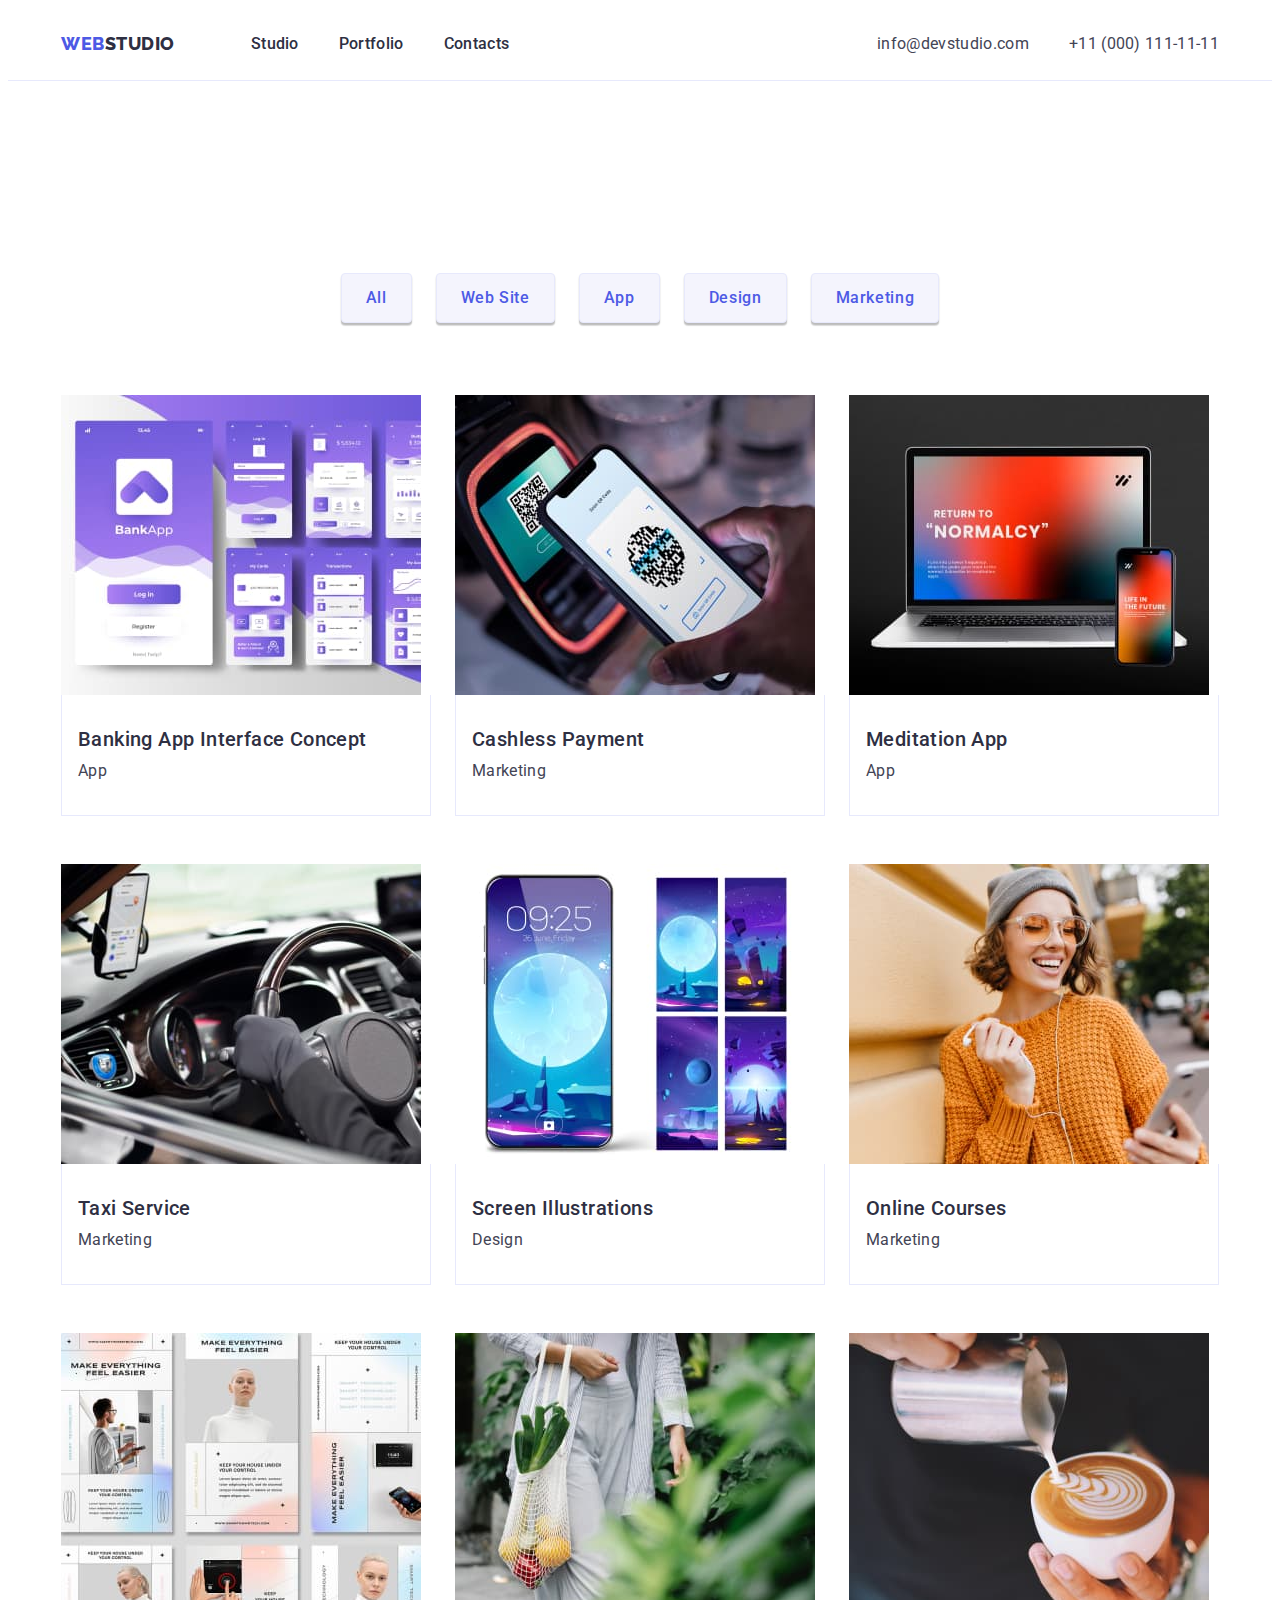
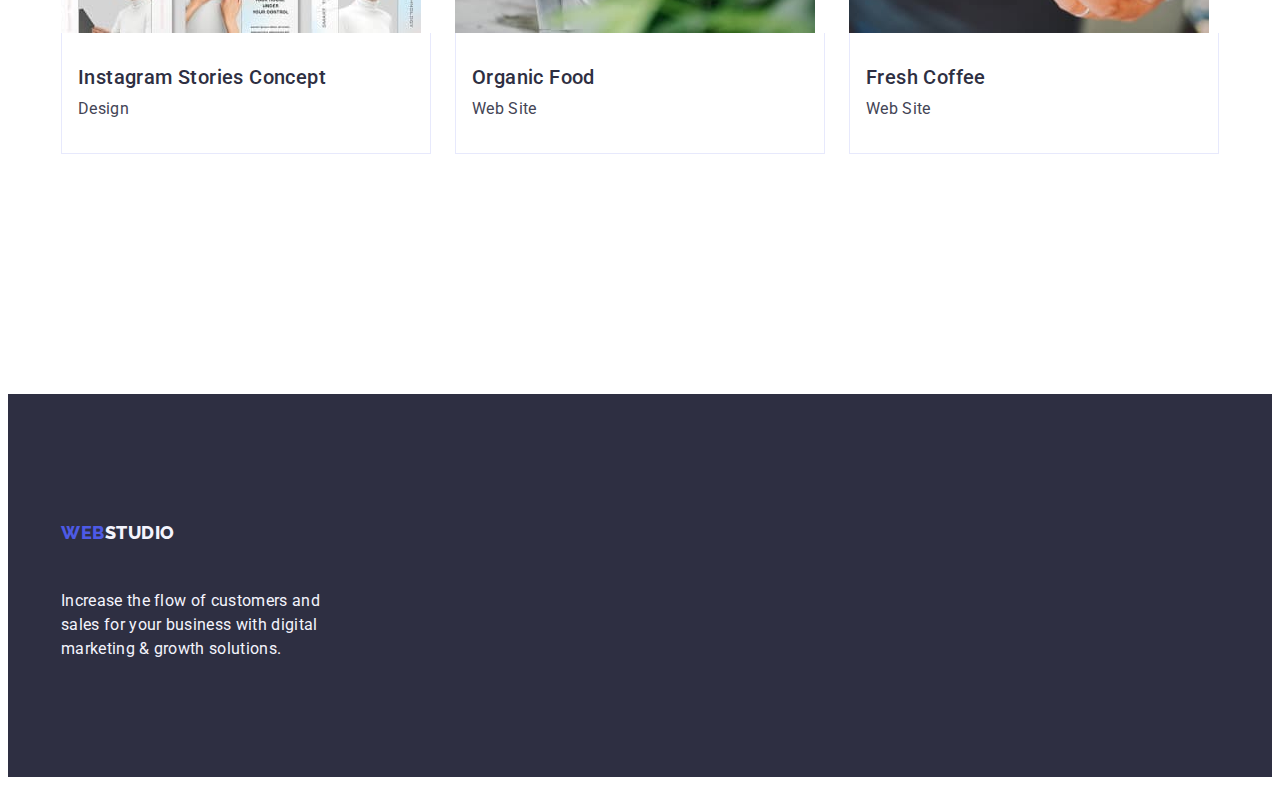
==== portfolio.html @ d09ab0ca "Initial commit" ====
<!DOCTYPE html>
<html lang="en">
  <head>
    <meta charset="UTF-8" />
    <meta name="viewport" content="width=device-width, initial-scale=1.0" />
    <title>GOIT homework</title>
    <link rel="preconnect" href="https://fonts.googleapis.com" />
    <link rel="preconnect" href="https://fonts.gstatic.com" crossorigin />
    <link
      href="https://fonts.googleapis.com/css2?family=Raleway:wght@800&family=Roboto:wght@400;500;700;900&display=swap"
      rel="stylesheet"
    />
    <link
      rel="stylesheet"
      href="https://cdnjs.cloudflare.com/ajax/libs/modern-normalize/2.0.0/modern-normalize.min.css"
      integrity="sha512-4xo8blKMVCiXpTaLzQSLSw3KFOVPWhm/TRtuPVc4WG6kUgjH6J03IBuG7JZPkcWMxJ5huwaBpOpnwYElP/m6wg=="
      crossorigin="anonymous"
      referrerpolicy="no-referrer"
    />
    <link rel="stylesheet" href="./css/styles.css" />
  </head>
  <body>
    <!-- header -->

    <header class="header">
      <div class="container header-container">
        <nav class="nav">
          <a class="link logo" href="./index.html"
            >Web<span class="logo-two">Studio</span></a
          >
          <ul class="list nav-list">
            <li class="nav-list-item">
              <a class="link list-position" href="./index.html">Studio</a>
            </li>

            <li class="nav-list-item">
              <a class="link list-position" href="./portfolio.html"
                >Portfolio</a
              >
            </li>

            <li class="nav-list-item">
              <a class="link list-position" href="">Contacts</a>
            </li>
          </ul>
        </nav>

        <!-- phone,email -->

        <address class="addr">
          <ul class="list addr-list">
            <li class="address-item">
              <a class="link address-link" href="mailto:info@devstudio.com"
                >info@devstudio.com</a
              >
            </li>
            <li class="address-item">
              <a class="link address-link" href="tel:+110001111111"
                >+11 (000) 111-11-11</a
              >
            </li>
          </ul>
        </address>
      </div>
    </header>
    <main>
      <!-- buttons -->

      <section class="section-btn">
        <div class="container">
          <h1 class="visually-hidden">Section</h1>
          <ul class="list list-btn">
            <li class="btn-list-item">
              <button class="button-name" type="button">All</button>
            </li>
            <li class="btn-list-item">
              <button class="button-name" type="button">Web Site</button>
            </li>
            <li class="btn-list-item">
              <button class="button-name" type="button">App</button>
            </li>
            <li class="btn-list-item">
              <button class="button-name" type="button">Design</button>
            </li>
            <li class="btn-list-item">
              <button class="button-name" type="button">Marketing</button>
            </li>
          </ul>
          <!-- project -->
          <ul class="list list-project">
            <li class="project-list-item">
              <a class="ptoject-list-img link" href="#">
                <img
                  src="./images/row1/img.jpg"
                  alt="bank application"
                  width="360"
                  height="300"
                />
                <div class="project-text">
                  <h2 class="project-list-text">
                    Banking App Interface Concept
                  </h2>
                  <p class="project-list-dscr">App</p>
                </div>
              </a>
            </li>
            <li class="project-list-item">
              <a class="ptoject-list-img link" href="#">
                <img
                  src="./images/row1/img1.jpg"
                  alt="mobile qr code"
                  width="360"
                  height="300"
                />
                <div class="project-text">
                  <h2 class="project-list-text">Cashless Payment</h2>
                  <p class="project-list-dscr">Marketing</p>
                </div>
              </a>
            </li>
            <li class="project-list-item">
              <a class="ptoject-list-img link" href="#">
                <img
                  src="./images/row1/img2.jpg"
                  alt="mobile and phone"
                  width="360"
                  height="300"
                />
                <div class="project-text">
                  <h2 class="project-list-text">Meditation App</h2>
                  <p class="project-list-dscr">App</p>
                </div>
              </a>
            </li>
            <li class="project-list-item">
              <a class="ptoject-list-img link" href="#">
                <img
                  src="./images/row2/img.jpg"
                  alt="mobile taxi"
                  width="360"
                  height="300"
                />
                <div class="project-text">
                  <h2 class="project-list-text">Taxi Service</h2>
                  <p class="project-list-dscr">Marketing</p>
                </div>
              </a>
            </li>
            <li class="project-list-item">
              <a class="ptoject-list-img link" href="#">
                <img
                  src="./images/row2/img1.jpg"
                  alt="mobile illustration"
                  width="360"
                  height="300"
                />
                <div class="project-text">
                  <h2 class="project-list-text">Screen Illustrations</h2>
                  <p class="project-list-dscr">Design</p>
                </div>
              </a>
            </li>
            <li class="project-list-item">
              <a class="ptoject-list-img link" href="#">
                <img
                  src="./images/row2/img2.jpg"
                  alt="online courses"
                  width="360"
                  height="300"
                />
                <div class="project-text">
                  <h2 class="project-list-text">Online Courses</h2>
                  <p class="project-list-dscr">Marketing</p>
                </div>
              </a>
            </li>
            <li class="project-list-item">
              <a class="ptoject-list-img link" href="#">
                <img
                  src="./images/row3/img.jpg"
                  alt="Instagram Stories Concept"
                  width="360"
                  height="300"
                />
                <div class="project-text">
                  <h2 class="project-list-text">Instagram Stories Concept</h2>
                  <p class="project-list-dscr">Design</p>
                </div>
              </a>
            </li>
            <li class="project-list-item">
              <a class="ptoject-list-img link" href="#">
                <img
                  src="./images/row3/img1.jpg"
                  alt="Organic Food"
                  width="360"
                  height="300"
                />

                <div class="project-text">
                  <h2 class="project-list-text">Organic Food</h2>
                  <p class="project-list-dscr">Web Site</p>
                </div>
              </a>
            </li>
            <li class="project-list-item">
              <a class="ptoject-list-img link" href="#">
                <img
                  src="./images/row3/img2.jpg"
                  alt="Fresh Coffee"
                  width="360"
                  height="300"
                />
                <div class="project-text">
                  <h2 class="project-list-text">Fresh Coffee</h2>
                  <p class="project-list-dscr">Web Site</p>
                </div>
              </a>
            </li>
          </ul>
        </div>
      </section>
    </main>
    <!-- footer -->

    <footer class="footer">
      <div class="container">
        <div class="footer-logo">
          <a class="link logo" href="./index.html"
            >Web<span class="logo-footer-two">Studio</span></a
          >
          <p class="footer-dscr">
            Increase the flow of customers and sales for your business with
            digital marketing & growth solutions.
          </p>
        </div>
      </div>
    </footer>
  </body>
</html>
---- css/styles.css ----
:root {
  --iris: #4d5ae5;
  --navyblue: #2e2f42;
  --white: #ffffff;
  --cloud: #f4f4fd;
  --cornflower: #e7e9fc;
  --slate: #434455;
  --ocean: #404bbf;
}
.visually-hidden {
  position: absolute;
  width: 1px;
  height: 1px;
  margin: -1px;
  border: 0;
  padding: 0;
  white-space: nowrap;
  clip-path: inset(100%);
  clip: rect(0 0 0 0);
  overflow: hidden;
}
body {
  font-family: 'Roboto', sans-serif;
  color: var(--slate);
  background-color: #ffffff;
}
img {
  display: block;
  max-width: 100%;
  height: auto;
}

h1,
h2,
h3,
h4,
h5,
h6 {
  margin: 0;
}
ul,
ol {
  margin: 0;
  padding-left: 0;
}
.list {
  list-style: none;
  padding: 0;
  margin: 0;
}
.link {
  text-decoration: none;
  padding-top: 24px;
  padding-bottom: 24px;
}
.container {
  width: 1158px;
  margin: 0 auto;
  padding: 0 15px;
}
/* header */
.header {
  background: var(--white);
  border-bottom: 1px solid var(--cornflower, #e7e9fc);
}
.header-container {
  display: flex;
  justify-content: space-between;
}
.nav {
  display: flex;
  align-items: center;
}
.nav-list {
  display: flex;
  gap: 40px;
  align-items: center;
}
.addr-list {
  display: flex;
  gap: 40px;
}
.address-link {
  display: block;
}
.logo {
  color: var(--iris);
  font-size: 18px;
  letter-spacing: 0.03em;
  text-transform: uppercase;
  font-family: 'Raleway', sans-serif;
  font-weight: 800;
  line-height: 1.17;
  margin-right: 76px;
}
.logo-two {
  color: var(--navyblue);
}

.list-position {
  font-weight: 500;
  font-size: 16px;
  line-height: 1.5;
  letter-spacing: 0.02em;
  color: var(--navyblue, #2e2f42);
}

.list-position:hover,
.list-position:focus {
  color: var(--ocean);
}

/* address */
.address-link {
  font-style: normal;
  line-height: 1.5;
  letter-spacing: 0.02em;
  color: var(--slate);
}

.address-link:hover,
.address-link:focus {
  color: var(--ocean);
}
.addr {
  font-style: normal;
}

/* PORTFOLIO */

/* buttons  */
.list-btn {
  display: flex;
  justify-content: center;
  gap: 24px;
  padding-top: 96px;
  margin-bottom: 72px;
}

.section-btn {
  margin: 0 auto;
  padding-top: 96px;
  padding-bottom: 120px;
}
.button-name {
  color: var(--iris);
  text-align: center;
  font-family: 'Roboto', sans-serif;
  font-size: 16px;
  font-style: normal;
  font-weight: 500;
  line-height: 1.5;
  letter-spacing: 0.04em;
  background-color: var(--cloud);
  cursor: pointer;
  padding: 12px 24px;
  border-radius: 4px;
  border: 1px solid #e7e9fc;
  background: var(--cloud, #f4f4fd);
  box-shadow: 0px 2px 2px 0px rgba(0, 0, 0, 0.12),
    0px 2px 1px 0px rgba(0, 0, 0, 0.08), 0px 3px 1px 0px rgba(0, 0, 0, 0.1);
}
.button-name:hover,
.button-name:focus {
  color: var(--white);
  background-color: var(--ocean);
  border: 1px solid transparent;
}
/* project  */

.list-project {
  display: flex;
  flex-wrap: wrap;
  gap: 48px 24px;
  padding-bottom: 120px;
}
.project-list-item {
  width: calc((100% - 24px * 2) / 3);
  margin: 0 auto;
}
.project-text {
  border: 1px solid var(--cornflower, #e7e9fc);
  border-top: none;
  background: var(--white, #fff);
  padding: 32px 16px;
}

.project-list-text {
  color: var(--navyblue);
  font-size: 20px;
  font-style: normal;
  font-weight: 500;
  line-height: 1.2;
  letter-spacing: 0.02em;
  margin-bottom: 8px;
}
.project-list-dscr {
  color: var(--slate);
  font-style: normal;
  line-height: 1.5;
  font-size: 16px;
  letter-spacing: 0.02em;
  margin: 0 auto;
}

/* index.html */

/* Hero */
.section-hero {
  background: var(--navyblue);
  padding-top: 188px;
  padding-bottom: 188px;
}
.hero-title {
  color: var(--white);
  font-size: 56px;
  font-weight: 700;
  line-height: 1.07;
  text-align: center;
  letter-spacing: 0.02em;
  max-width: 496px;
  padding-bottom: 48px;
  margin: 0 auto;
}

.hero-btn {
  font-family: 'Roboto', sans-serif;
  font-weight: 500;
  font-size: 16px;
  line-height: 1.5;
  letter-spacing: 0.04em;
  color: var(--white);
  background-color: var(--iris);
  border-radius: 4px;
  box-shadow: 0px 4px 4px 0px rgba(0, 0, 0, 0.15);
  min-width: 169px;
  height: 56px;
  border: none;
  cursor: pointer;
  margin: 0 auto;
  display: block;
  padding: 16px 32px;
}

.hero-btn:hover,
.hero-btn:focus {
  color: var(--white);
  background-color: var(--ocean, #404bbf);
}

/* Effective  */
.section-effective {
  padding: 120px 0;
}
.effective-list-title {
  color: var(--navyblue);
  font-family: Roboto;
  font-size: 20px;
  font-weight: 500;
  line-height: 1.2;
  letter-spacing: 0.02em;
  margin-bottom: 8px;
}
.effective-list-dscr {
  color: var(--slate);
  line-height: 1.5;
  letter-spacing: 0.02em;
}
.effective-item {
  width: calc((100% - 24px * 3) / 4);
}
.list-effective {
  margin: 0 auto;
  display: flex;
  gap: 24px;
}
/*  Advantages */
.section-advantages {
  padding-bottom: 120px;
}

.advantages-title {
  color: var(--navyblue);
  text-align: center;
  font-size: 36px;
  line-height: 1.11;
  letter-spacing: 0.02em;
  text-transform: capitalize;
  margin-bottom: 72px;
}
.list-advantages {
  display: flex;
  gap: 24px;
}
.advantages-list-item {
  width: calc((100% - 24px * 2) / 3);
}
.adventages-list-img {
  border: 1px solid var(--cornflower);
}
/* Our Team */
.section-team {
  padding: 120px 0;
  background: var(--cloud);
}

.team-title {
  color: var(--navyblue);
  text-align: center;
  font-size: 36px;
  line-height: 1.11;
  letter-spacing: 0.02em;
  text-transform: capitalize;
  padding-top: 120px;
  margin-bottom: 72px;
}

.list-team {
  display: flex;
  gap: 24px;

  padding-bottom: 120px;
}
.team-list-item {
  width: calc((100% - 24px * 3) / 4);
  border-radius: 0px 0px 4px 4px;
  background: var(--white, #fff);
  box-shadow: 0px 2px 1px 0px rgba(46, 47, 66, 0.08),
    0px 1px 1px 0px rgba(46, 47, 66, 0.16),
    0px 1px 6px 0px rgba(46, 47, 66, 0.08);
}

.team-list-subtitle {
  color: var(--navyblue);
  font-size: 20px;
  font-weight: 500;
  line-height: 1.2;
  letter-spacing: 0.02em;
  text-align: center;
  margin-bottom: 8px;
}
.team-list-text {
  color: var(--slate);
  line-height: 1.5;
  letter-spacing: 0.02em;
  text-align: center;
}
.team-name {
  padding: 32px 0;
}

/* Footer */

.footer {
  padding: 100px 0;
}
.footer {
  background-color: var(--navyblue);
}

.logo {
  color: var(--iris);
  font-family: 'Raleway', sans-serif;
  font-size: 18px;
  font-style: normal;
  font-weight: 800;
  line-height: 1.17;
  letter-spacing: 0.03em;
  text-transform: uppercase;
  display: inline-block;
}

.logo-footer-two {
  color: var(--cloud);
  font-size: 18px;
  line-height: 1.7;
}

.footer-dscr {
  color: var(--cloud);
  line-height: 1.5;
  letter-spacing: 0.02em;
  max-width: 264px;
}
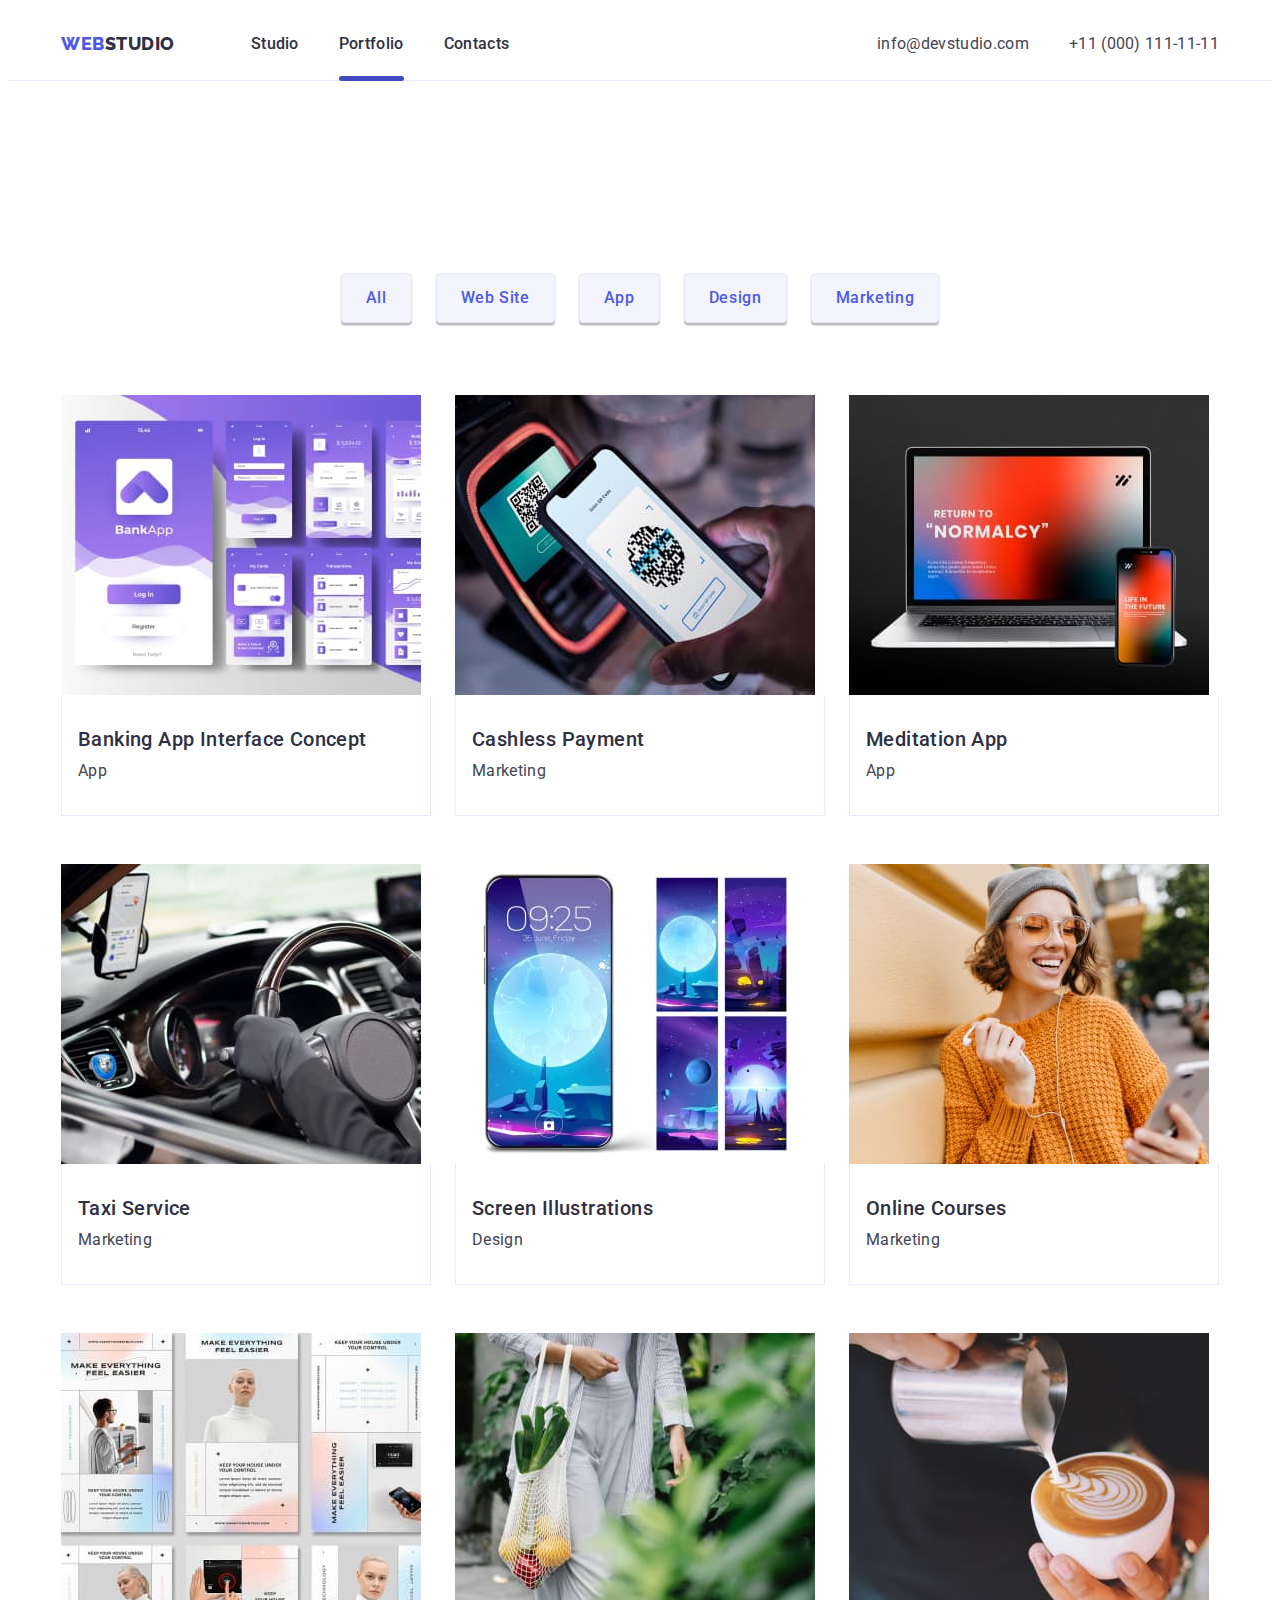
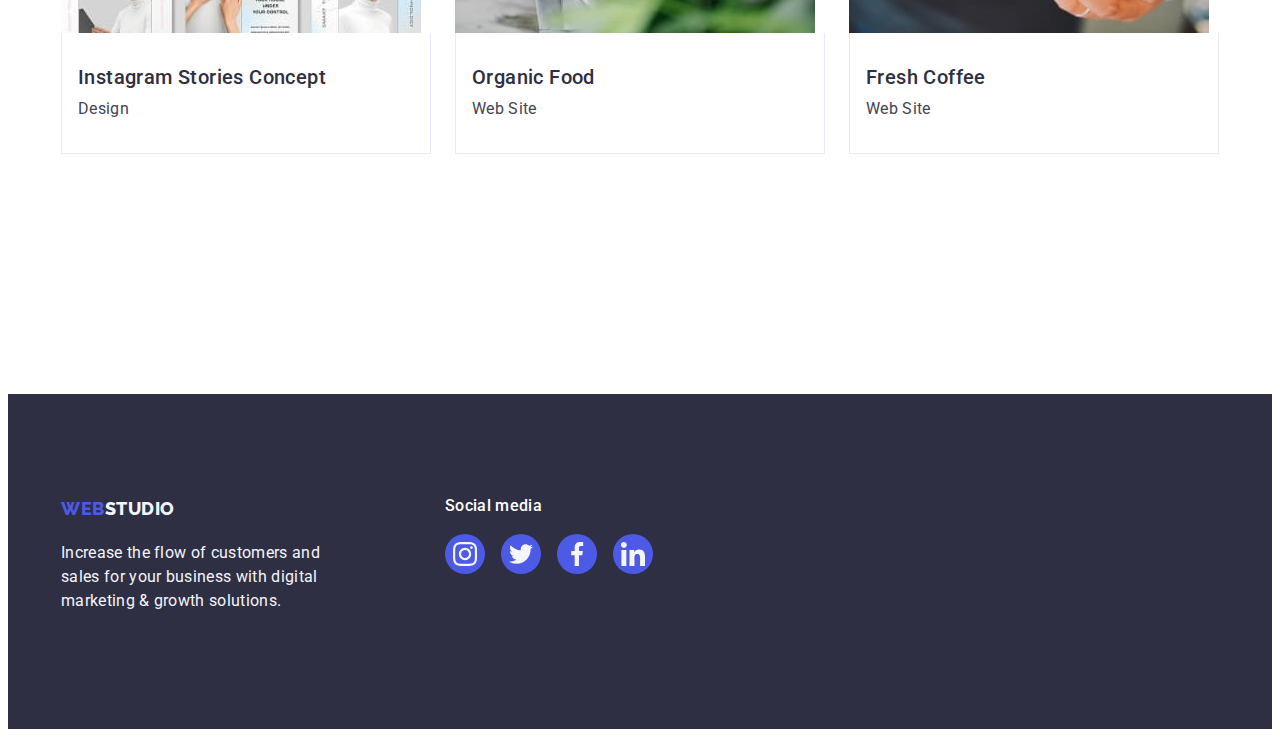
==== commit 38238f55: "hw-04" ====
--- a/portfolio.html
+++ b/portfolio.html
@@ -33,8 +33,8 @@
               <a class="link list-position" href="./index.html">Studio</a>
             </li>
 
-            <li class="nav-list-item">
-              <a class="link list-position" href="./portfolio.html"
+            <li class="nav-list-item ">
+              <a class="link list-position position-line" href="./portfolio.html"
                 >Portfolio</a
               >
             </li>
@@ -90,12 +90,18 @@
           <ul class="list list-project">
             <li class="project-list-item">
               <a class="ptoject-list-img link" href="#">
-                <img
-                  src="./images/row1/img.jpg"
-                  alt="bank application"
-                  width="360"
-                  height="300"
-                />
+                <div class="project-box">
+                  <img
+                    src="./images/row1/img.jpg"
+                    alt="bank application"
+                    width="360"
+                    height="300"
+                  />
+                      <p class="overlay">
+                        14 Stylish and User-Friendly App Design Concepts · Task Manager App · Calorie Tracker App · Exotic Fruit Ecommerce App · Cloud Storage App
+                  
+                      </p>
+                </div>
                 <div class="project-text">
                   <h2 class="project-list-text">
                     Banking App Interface Concept
@@ -106,12 +112,19 @@
             </li>
             <li class="project-list-item">
               <a class="ptoject-list-img link" href="#">
-                <img
-                  src="./images/row1/img1.jpg"
-                  alt="mobile qr code"
-                  width="360"
-                  height="300"
-                />
+                <div class="project-box">
+                  <img
+                    src="./images/row1/img1.jpg"
+                    alt="mobile qr code"
+                    width="360"
+                    height="300"
+                  
+                  />
+                  <p class="overlay">
+                    14 Stylish and User-Friendly App Design Concepts · Task Manager App · Calorie Tracker App · Exotic Fruit Ecommerce App · Cloud Storage App
+              
+                  </p>
+                </div>
                 <div class="project-text">
                   <h2 class="project-list-text">Cashless Payment</h2>
                   <p class="project-list-dscr">Marketing</p>
@@ -120,12 +133,19 @@
             </li>
             <li class="project-list-item">
               <a class="ptoject-list-img link" href="#">
-                <img
-                  src="./images/row1/img2.jpg"
-                  alt="mobile and phone"
-                  width="360"
-                  height="300"
-                />
+                <div class="project-box">
+                  <img
+                    src="./images/row1/img2.jpg"
+                    alt="mobile qr code"
+                    width="360"
+                    height="300"
+                  
+                  />
+                  <p class="overlay">
+                    14 Stylish and User-Friendly App Design Concepts · Task Manager App · Calorie Tracker App · Exotic Fruit Ecommerce App · Cloud Storage App
+              
+                  </p>
+                </div>
                 <div class="project-text">
                   <h2 class="project-list-text">Meditation App</h2>
                   <p class="project-list-dscr">App</p>
@@ -134,12 +154,19 @@
             </li>
             <li class="project-list-item">
               <a class="ptoject-list-img link" href="#">
-                <img
-                  src="./images/row2/img.jpg"
-                  alt="mobile taxi"
-                  width="360"
-                  height="300"
-                />
+                <div class="project-box">
+                  <img
+                    src="./images/row2/img.jpg"
+                    alt="mobile qr code"
+                    width="360"
+                    height="300"
+                  
+                  />
+                  <p class="overlay">
+                    14 Stylish and User-Friendly App Design Concepts · Task Manager App · Calorie Tracker App · Exotic Fruit Ecommerce App · Cloud Storage App
+              
+                  </p>
+                </div>
                 <div class="project-text">
                   <h2 class="project-list-text">Taxi Service</h2>
                   <p class="project-list-dscr">Marketing</p>
@@ -148,12 +175,19 @@
             </li>
             <li class="project-list-item">
               <a class="ptoject-list-img link" href="#">
-                <img
-                  src="./images/row2/img1.jpg"
-                  alt="mobile illustration"
-                  width="360"
-                  height="300"
-                />
+                <div class="project-box">
+                  <img
+                    src="./images/row2/img1.jpg"
+                    alt="mobile qr code"
+                    width="360"
+                    height="300"
+                  
+                  />
+                  <p class="overlay">
+                    14 Stylish and User-Friendly App Design Concepts · Task Manager App · Calorie Tracker App · Exotic Fruit Ecommerce App · Cloud Storage App
+              
+                  </p>
+                </div>
                 <div class="project-text">
                   <h2 class="project-list-text">Screen Illustrations</h2>
                   <p class="project-list-dscr">Design</p>
@@ -162,12 +196,19 @@
             </li>
             <li class="project-list-item">
               <a class="ptoject-list-img link" href="#">
-                <img
-                  src="./images/row2/img2.jpg"
-                  alt="online courses"
-                  width="360"
-                  height="300"
-                />
+                <div class="project-box">
+                  <img
+                    src="./images/row2/img2.jpg"
+                    alt="mobile qr code"
+                    width="360"
+                    height="300"
+                  
+                  />
+                  <p class="overlay">
+                    14 Stylish and User-Friendly App Design Concepts · Task Manager App · Calorie Tracker App · Exotic Fruit Ecommerce App · Cloud Storage App
+              
+                  </p>
+                </div>
                 <div class="project-text">
                   <h2 class="project-list-text">Online Courses</h2>
                   <p class="project-list-dscr">Marketing</p>
@@ -176,12 +217,19 @@
             </li>
             <li class="project-list-item">
               <a class="ptoject-list-img link" href="#">
-                <img
-                  src="./images/row3/img.jpg"
-                  alt="Instagram Stories Concept"
-                  width="360"
-                  height="300"
-                />
+                <div class="project-box">
+                  <img
+                    src="./images/row3/img.jpg"
+                    alt="mobile qr code"
+                    width="360"
+                    height="300"
+                  
+                  />
+                  <p class="overlay">
+                    14 Stylish and User-Friendly App Design Concepts · Task Manager App · Calorie Tracker App · Exotic Fruit Ecommerce App · Cloud Storage App
+              
+                  </p>
+                </div>
                 <div class="project-text">
                   <h2 class="project-list-text">Instagram Stories Concept</h2>
                   <p class="project-list-dscr">Design</p>
@@ -190,12 +238,19 @@
             </li>
             <li class="project-list-item">
               <a class="ptoject-list-img link" href="#">
-                <img
-                  src="./images/row3/img1.jpg"
-                  alt="Organic Food"
-                  width="360"
-                  height="300"
-                />
+                <div class="project-box">
+                  <img
+                    src="./images/row3/img1.jpg"
+                    alt="mobile qr code"
+                    width="360"
+                    height="300"
+                  
+                  />
+                  <p class="overlay">
+                    14 Stylish and User-Friendly App Design Concepts · Task Manager App · Calorie Tracker App · Exotic Fruit Ecommerce App · Cloud Storage App
+              
+                  </p>
+                </div>
 
                 <div class="project-text">
                   <h2 class="project-list-text">Organic Food</h2>
@@ -205,12 +260,19 @@
             </li>
             <li class="project-list-item">
               <a class="ptoject-list-img link" href="#">
-                <img
-                  src="./images/row3/img2.jpg"
-                  alt="Fresh Coffee"
-                  width="360"
-                  height="300"
-                />
+                <div class="project-box">
+                  <img
+                    src="./images/row3/img2.jpg"
+                    alt="mobile qr code"
+                    width="360"
+                    height="300"
+                  
+                  />
+                  <p class="overlay">
+                    14 Stylish and User-Friendly App Design Concepts · Task Manager App · Calorie Tracker App · Exotic Fruit Ecommerce App · Cloud Storage App
+              
+                  </p>
+                </div>
                 <div class="project-text">
                   <h2 class="project-list-text">Fresh Coffee</h2>
                   <p class="project-list-dscr">Web Site</p>
@@ -223,18 +285,48 @@
     </main>
     <!-- footer -->
 
-    <footer class="footer">
-      <div class="container">
-        <div class="footer-logo">
-          <a class="link logo" href="./index.html"
-            >Web<span class="logo-footer-two">Studio</span></a
-          >
-          <p class="footer-dscr">
-            Increase the flow of customers and sales for your business with
-            digital marketing & growth solutions.
-          </p>
-        </div>
+    <footer class="footer"> 
+      <div class="container footer-container">
+              <div class="footer-logo-box"> 
+                  <a class="link logo" href="./index.html"
+                  >Web<span class="logo-footer-two">Studio</span></a
+                >
+                <p class="footer-dscr">
+                  Increase the flow of customers and sales for your business with
+                  digital marketing & growth solutions.
+                </p>       
+              </div>
+        
+        <div class="footer-box"> 
+          <h4 class="footer-name-icons">Social media</h4>
+            <div class="footer-icons">   
+                <a href="#" class="icon-link-footer">
+                <svg class="icon-team-svg" width="24" height="24">
+                  <use href="./images/icons.svg#icon-instagram"></use>
+                </svg>
+              </a>
+
+              <a href="#" class="icon-link-footer">
+                <svg class="icon-team-svg" width="24" height="24">
+                  <use href="./images/icons.svg#icon-twitter"></use>
+                </svg>
+              </a>
+              <a href="#" class="icon-link-footer">
+                <svg class="icon-team-svg" width="24" height="24">
+                  <use href="./images/icons.svg#icon-facebook"></use>
+                </svg>
+              </a>
+               <a href="#" class="icon-link-footer">
+                  <svg class="icon-team-svg" width="24" height="24">
+                    <use href="./images/icons.svg#icon-linkedin"></use>
+                  </svg>
+               </a>        
+            </div>
       </div>
+          
+            
+
+          </div>
     </footer>
   </body>
 </html>
--- a/css/styles.css
+++ b/css/styles.css
@@ -6,6 +6,7 @@
   --cornflower: #e7e9fc;
   --slate: #434455;
   --ocean: #404bbf;
+  --grey: #2E2F42B2;
 }
 .visually-hidden {
   position: absolute;
@@ -92,23 +93,37 @@
   font-weight: 800;
   line-height: 1.17;
   margin-right: 76px;
-}
+  }
 .logo-two {
   color: var(--navyblue);
 }
 
 .list-position {
+  position: relative;
   font-weight: 500;
   font-size: 16px;
   line-height: 1.5;
   letter-spacing: 0.02em;
   color: var(--navyblue, #2e2f42);
+  transition: color 250ms cubic-bezier(0.4, 0, 0.2, 1);
 }
 
 .list-position:hover,
 .list-position:focus {
   color: var(--ocean);
 }
+.position-line::after {
+  display: block;
+  position: absolute;
+  bottom: -4px;
+  left: 0;
+  content: "";
+  width: 100%;
+  height: 5px;
+  background-color: var(--ocean);
+  border-radius: 5px;
+  
+}
 
 /* address */
 .address-link {
@@ -116,6 +131,7 @@
   line-height: 1.5;
   letter-spacing: 0.02em;
   color: var(--slate);
+  transition: color 250ms cubic-bezier(0.4, 0, 0.2, 1);
 }
 
 .address-link:hover,
@@ -126,7 +142,240 @@
   font-style: normal;
 }
 
+/* index.html */
+
+/* Hero */
+.section-hero {
+  min-width: 1158px;
+  background: var(--navyblue);
+  padding-top: 188px;
+  padding-bottom: 188px;
+  background-image: linear-gradient(rgba(46, 47, 66, 0.70),rgba(46, 47, 66, 0.70)), url(../images/people-office.jpg);
+  background-repeat: no-repeat;
+  background-size: cover;
+  margin: 0 auto;  
+
+}
+
+.hero-title {
+  color: var(--white);
+  font-size: 56px;
+  font-weight: 700;
+  line-height: 1.07;
+  text-align: center;
+  letter-spacing: 0.02em;
+  max-width: 496px;
+  padding-bottom: 48px;
+  margin: 0 auto;
+}
+
+.hero-btn {
+  font-family: 'Roboto', sans-serif;
+  font-weight: 500;
+  font-size: 16px;
+  line-height: 1.5;
+  letter-spacing: 0.04em;
+  color: var(--white);
+  background-color: var(--iris);
+  border-radius: 4px;
+  box-shadow: 0px 4px 4px 0px rgba(0, 0, 0, 0.15);
+  min-width: 169px;
+  height: 56px;
+  border: none;
+  cursor: pointer;
+  margin: 0 auto;
+  display: block;
+  padding: 16px 32px;
+  transition: color 250ms cubic-bezier(0.4, 0, 0.2, 1), background-color 250ms cubic-bezier(0.4, 0, 0.2, 1);
+}
+
+.hero-btn:hover,
+.hero-btn:focus {
+  color: var(--white);
+  background-color: var(--ocean, #404bbf);
+}
+
+/* Effective  */
+
+.section-effective {
+  padding: 120px 0;
+}
+.effective-list-title {
+  color: var(--navyblue);
+  font-family: Roboto;
+  font-size: 20px;
+  font-weight: 500;
+  line-height: 1.2;
+  letter-spacing: 0.02em;
+  margin-bottom: 8px;
+}
+.effective-list-dscr {
+  color: var(--slate);
+  line-height: 1.5;
+  letter-spacing: 0.02em;
+  margin: 0 auto;
+}
+.effective-item {
+  width: calc((100% - 24px * 3) / 4);
+}
+.list-effective {
+  margin: 0 auto;
+  display: flex;
+  gap: 24px;
+}
+.icon-effective-wrap{
+  display: flex;
+  justify-content: center;
+  align-items: center;
+  border-radius: 4px;
+background: var(--cloud, #F4F4FD);
+width: 264px;
+height: 112px;
+margin-bottom: 8px;
+
+}
+/*  Advantages */
+.section-advantages {
+  padding-bottom: 120px;
+}
+
+.advantages-title {
+  color: var(--navyblue);
+  text-align: center;
+  font-size: 36px;
+  line-height: 1.11;
+  letter-spacing: 0.02em;
+  text-transform: capitalize;
+  margin-bottom: 72px;
+}
+.list-advantages {
+  display: flex;
+  gap: 24px;
+}
+.advantages-list-item {
+  width: calc((100% - 24px * 2) / 3);
+}
+.adventages-list-img {
+  border: 1px solid var(--cornflower);
+}
+/* Our Team */
+.section-team {
+  padding: 120px 0;
+  background: var(--cloud);
+}
+
+.team-title {
+  color: var(--navyblue);
+  text-align: center;
+  font-size: 36px;
+  line-height: 1.11;
+  letter-spacing: 0.02em;
+  text-transform: capitalize;
+  padding-top: 120px;
+  margin-bottom: 72px;
+}
+
+.list-team {
+  display: flex;
+  gap: 24px;
+}
+.team-list-item {
+  width: calc((100% - 24px * 3) / 4);
+  border-radius: 0px 0px 4px 4px;
+  background: var(--white, #fff);
+  box-shadow: 0px 2px 1px 0px rgba(46, 47, 66, 0.08),
+    0px 1px 1px 0px rgba(46, 47, 66, 0.16),
+    0px 1px 6px 0px rgba(46, 47, 66, 0.08);
+}
+
+.team-list-subtitle {
+  color: var(--navyblue);
+  font-size: 20px;
+  font-weight: 500;
+  line-height: 1.2;
+  letter-spacing: 0.02em;
+  text-align: center;
+  margin-bottom: 8px;
+}
+.team-list-text {
+  color: var(--slate);
+  line-height: 1.5;
+  letter-spacing: 0.02em;
+  text-align: center;
+  margin: 0 auto;
+  margin-bottom: 8px;
+  
+}
+.team-name {
+  padding: 32px 0;
+}
+
+.icon-team {
+
+  display: flex;
+  gap: 24px;
+  margin-left: 16px;
+}
+.icon-link{
+  display: flex;
+  justify-content: center;
+  align-items: center;
+  background-color: var(--iris);
+  border-radius: 50%;
+  width: 40px;
+  height: 40px;
+  fill: var(--cloud);
+  transition: background-color 250ms cubic-bezier(0.4, 0, 0.2, 1);
+}
+.icon-link:hover,
+.icon-link:focus {
+  background-color: var(--ocean);
+}
+
+/* Customers */
+
+
+.section-customers {
+  padding-bottom: 120px;
+}
+.name-customers {
+  padding-top: 120px;
+  padding-bottom: 72px;
+  color: var(--navyblue);
+text-align: center;
+font-size: 36px;
+line-height: 1.1;
+letter-spacing: 0.02em;
+text-transform: capitalize;
+}
+.customers {
+  display: flex;
+  justify-content: space-between;
+}
+.icon-customers {
+  display: flex;
+  justify-content: center;
+  align-items: center;
+  width: 168px;
+  height: 88px;
+  border-radius: 4px;
+  border: 1px solid var(--lightslate, #8E8F99);
+  fill: #8E8F99;
+  transition: fill 250ms cubic-bezier(0.4, 0, 0.2, 1), border-color 250ms cubic-bezier(0.4, 0, 0.2, 1);
+}
+.icon-customers:hover,
+.icon-customers:focus {
+  fill: var(--ocean);
+  border-color: var(--ocean);
+}
+
+
+
+
 /* PORTFOLIO */
+
+
+
 
 /* buttons  */
 .list-btn {
@@ -159,12 +408,12 @@
   background: var(--cloud, #f4f4fd);
   box-shadow: 0px 2px 2px 0px rgba(0, 0, 0, 0.12),
     0px 2px 1px 0px rgba(0, 0, 0, 0.08), 0px 3px 1px 0px rgba(0, 0, 0, 0.1);
+    transition: color 250ms cubic-bezier(0.4, 0, 0.2, 1), background-color 250ms cubic-bezier(0.4, 0, 0.2, 1) ;
 }
 .button-name:hover,
 .button-name:focus {
   color: var(--white);
   background-color: var(--ocean);
-  border: 1px solid transparent;
 }
 /* project  */
 
@@ -173,6 +422,7 @@
   flex-wrap: wrap;
   gap: 48px 24px;
   padding-bottom: 120px;
+  
 }
 .project-list-item {
   width: calc((100% - 24px * 2) / 3);
@@ -183,6 +433,7 @@
   border-top: none;
   background: var(--white, #fff);
   padding: 32px 16px;
+  
 }
 
 .project-list-text {
@@ -202,161 +453,45 @@
   letter-spacing: 0.02em;
   margin: 0 auto;
 }
-
-/* index.html */
-
-/* Hero */
-.section-hero {
-  background: var(--navyblue);
-  padding-top: 188px;
-  padding-bottom: 188px;
-}
-.hero-title {
-  color: var(--white);
-  font-size: 56px;
-  font-weight: 700;
-  line-height: 1.07;
-  text-align: center;
-  letter-spacing: 0.02em;
-  max-width: 496px;
-  padding-bottom: 48px;
-  margin: 0 auto;
-}
-
-.hero-btn {
-  font-family: 'Roboto', sans-serif;
-  font-weight: 500;
-  font-size: 16px;
-  line-height: 1.5;
-  letter-spacing: 0.04em;
-  color: var(--white);
+/* overlay */
+.project-box {
+  position: relative;
+  overflow: hidden;
+
+}
+.overlay {
+  position: absolute;
+  top: 0;
+  left: 0;
+  color: var(--cloud);
   background-color: var(--iris);
-  border-radius: 4px;
-  box-shadow: 0px 4px 4px 0px rgba(0, 0, 0, 0.15);
-  min-width: 169px;
-  height: 56px;
-  border: none;
-  cursor: pointer;
-  margin: 0 auto;
-  display: block;
-  padding: 16px 32px;
-}
-
-.hero-btn:hover,
-.hero-btn:focus {
-  color: var(--white);
-  background-color: var(--ocean, #404bbf);
-}
-
-/* Effective  */
-.section-effective {
-  padding: 120px 0;
-}
-.effective-list-title {
-  color: var(--navyblue);
-  font-family: Roboto;
-  font-size: 20px;
-  font-weight: 500;
-  line-height: 1.2;
-  letter-spacing: 0.02em;
-  margin-bottom: 8px;
-}
-.effective-list-dscr {
-  color: var(--slate);
-  line-height: 1.5;
-  letter-spacing: 0.02em;
-}
-.effective-item {
-  width: calc((100% - 24px * 3) / 4);
-}
-.list-effective {
-  margin: 0 auto;
-  display: flex;
-  gap: 24px;
-}
-/*  Advantages */
-.section-advantages {
-  padding-bottom: 120px;
-}
-
-.advantages-title {
-  color: var(--navyblue);
-  text-align: center;
-  font-size: 36px;
-  line-height: 1.11;
-  letter-spacing: 0.02em;
-  text-transform: capitalize;
-  margin-bottom: 72px;
-}
-.list-advantages {
-  display: flex;
-  gap: 24px;
-}
-.advantages-list-item {
-  width: calc((100% - 24px * 2) / 3);
-}
-.adventages-list-img {
-  border: 1px solid var(--cornflower);
-}
-/* Our Team */
-.section-team {
-  padding: 120px 0;
-  background: var(--cloud);
-}
-
-.team-title {
-  color: var(--navyblue);
-  text-align: center;
-  font-size: 36px;
-  line-height: 1.11;
-  letter-spacing: 0.02em;
-  text-transform: capitalize;
-  padding-top: 120px;
-  margin-bottom: 72px;
-}
-
-.list-team {
-  display: flex;
-  gap: 24px;
-
-  padding-bottom: 120px;
-}
-.team-list-item {
-  width: calc((100% - 24px * 3) / 4);
-  border-radius: 0px 0px 4px 4px;
-  background: var(--white, #fff);
-  box-shadow: 0px 2px 1px 0px rgba(46, 47, 66, 0.08),
-    0px 1px 1px 0px rgba(46, 47, 66, 0.16),
-    0px 1px 6px 0px rgba(46, 47, 66, 0.08);
-}
-
-.team-list-subtitle {
-  color: var(--navyblue);
-  font-size: 20px;
-  font-weight: 500;
-  line-height: 1.2;
-  letter-spacing: 0.02em;
-  text-align: center;
-  margin-bottom: 8px;
-}
-.team-list-text {
-  color: var(--slate);
-  line-height: 1.5;
-  letter-spacing: 0.02em;
-  text-align: center;
-}
-.team-name {
-  padding: 32px 0;
-}
+  width: 100%;
+  height: 100%;
+  padding-top: 40px;
+  padding-left: 32px;
+  transform: translateY(100%);
+  transition: transform 250ms cubic-bezier(0.4, 0, 0.2, 1);
+  margin: 0 auto;
+  
+}
+  
+.project-list-item:hover .overlay {
+  transform: translateY(0);
+}
+.overlay-text {
+line-height: 1.5; 
+letter-spacing: 0.02em;
+width: 296px;
+}
+
+
 
 /* Footer */
 
-.footer {
-  padding: 100px 0;
-}
+
 .footer {
   background-color: var(--navyblue);
-}
+  padding: 100px 0;}
 
 .logo {
   color: var(--iris);
@@ -368,12 +503,14 @@
   letter-spacing: 0.03em;
   text-transform: uppercase;
   display: inline-block;
+  padding: 0;
 }
 
 .logo-footer-two {
   color: var(--cloud);
   font-size: 18px;
-  line-height: 1.7;
+  line-height: 1.7;  
+
 }
 
 .footer-dscr {
@@ -382,3 +519,90 @@
   letter-spacing: 0.02em;
   max-width: 264px;
 }
+.footer-logo-box {
+  display: flex;
+  flex-direction: column;
+  padding: 0;
+  column-gap: 8px;
+}
+.footer-container {
+  display: flex;
+  
+}
+.icon-link-footer {
+  display: flex;
+  justify-content: center;
+  align-items: center;
+  background-color: var(--iris);
+  border-radius: 50%;
+  width: 40px;
+  height: 40px;
+  fill: var(--cloud);
+  transition: background-color 250ms cubic-bezier(0.4, 0, 0.2, 1);
+
+}
+.icon-link-footer:hover,
+.icon-link-footer:focus {
+  background-color: #31D0AA;
+}
+.footer-box {
+  margin-left: 120px;
+}
+.footer-name-icons {
+  color: var(--white);
+  font-weight: 500;
+  line-height: 1.5;
+  letter-spacing: 0.02em;
+  margin-bottom: 16px;
+}
+.footer-icons {
+  display: flex;
+  gap: 16px;
+  
+}
+/* modal */
+.backdrop.is-hidden {
+  visibility: hidden;
+  opacity: 0;
+  pointer-events: none;
+
+}
+.backdrop {
+  position: fixed;
+  top: 0;
+  left: 0;
+  width: 100%;
+  height: 100%;
+  background-color: rgba(17,17,17, 0.5);
+  backdrop-filter: blur(1px);
+}
+.modal {
+  position: absolute;
+  top: 50%;
+  left: 50%;
+  transform: translateX(-50%) translateY(-50%);
+  width: 408px;
+  height: 584px;
+  border-radius: 4px;
+  background: var(--dairy, #FCFCFC);
+  box-shadow: 0px 2px 1px 0px rgba(0, 0, 0, 0.20), 0px 1px 3px 0px rgba(0, 0, 0, 0.12), 0px 1px 1px 0px rgba(0, 0, 0, 0.14);
+
+}
+ .modal-btn {
+  position: absolute;
+  top: 24px;
+  right: 24px;
+  width: 24px;
+  height: 24px;
+  background-color: var(--cornflower);
+  border: rgba(0, 0, 0, 0.10) solid 2px;
+  border-radius: 50px;
+  cursor: pointer;
+
+}
+.modal-btn-icon {
+  display: flex;
+  justify-content: center;
+  align-items: center;
+  fill: black;
+} 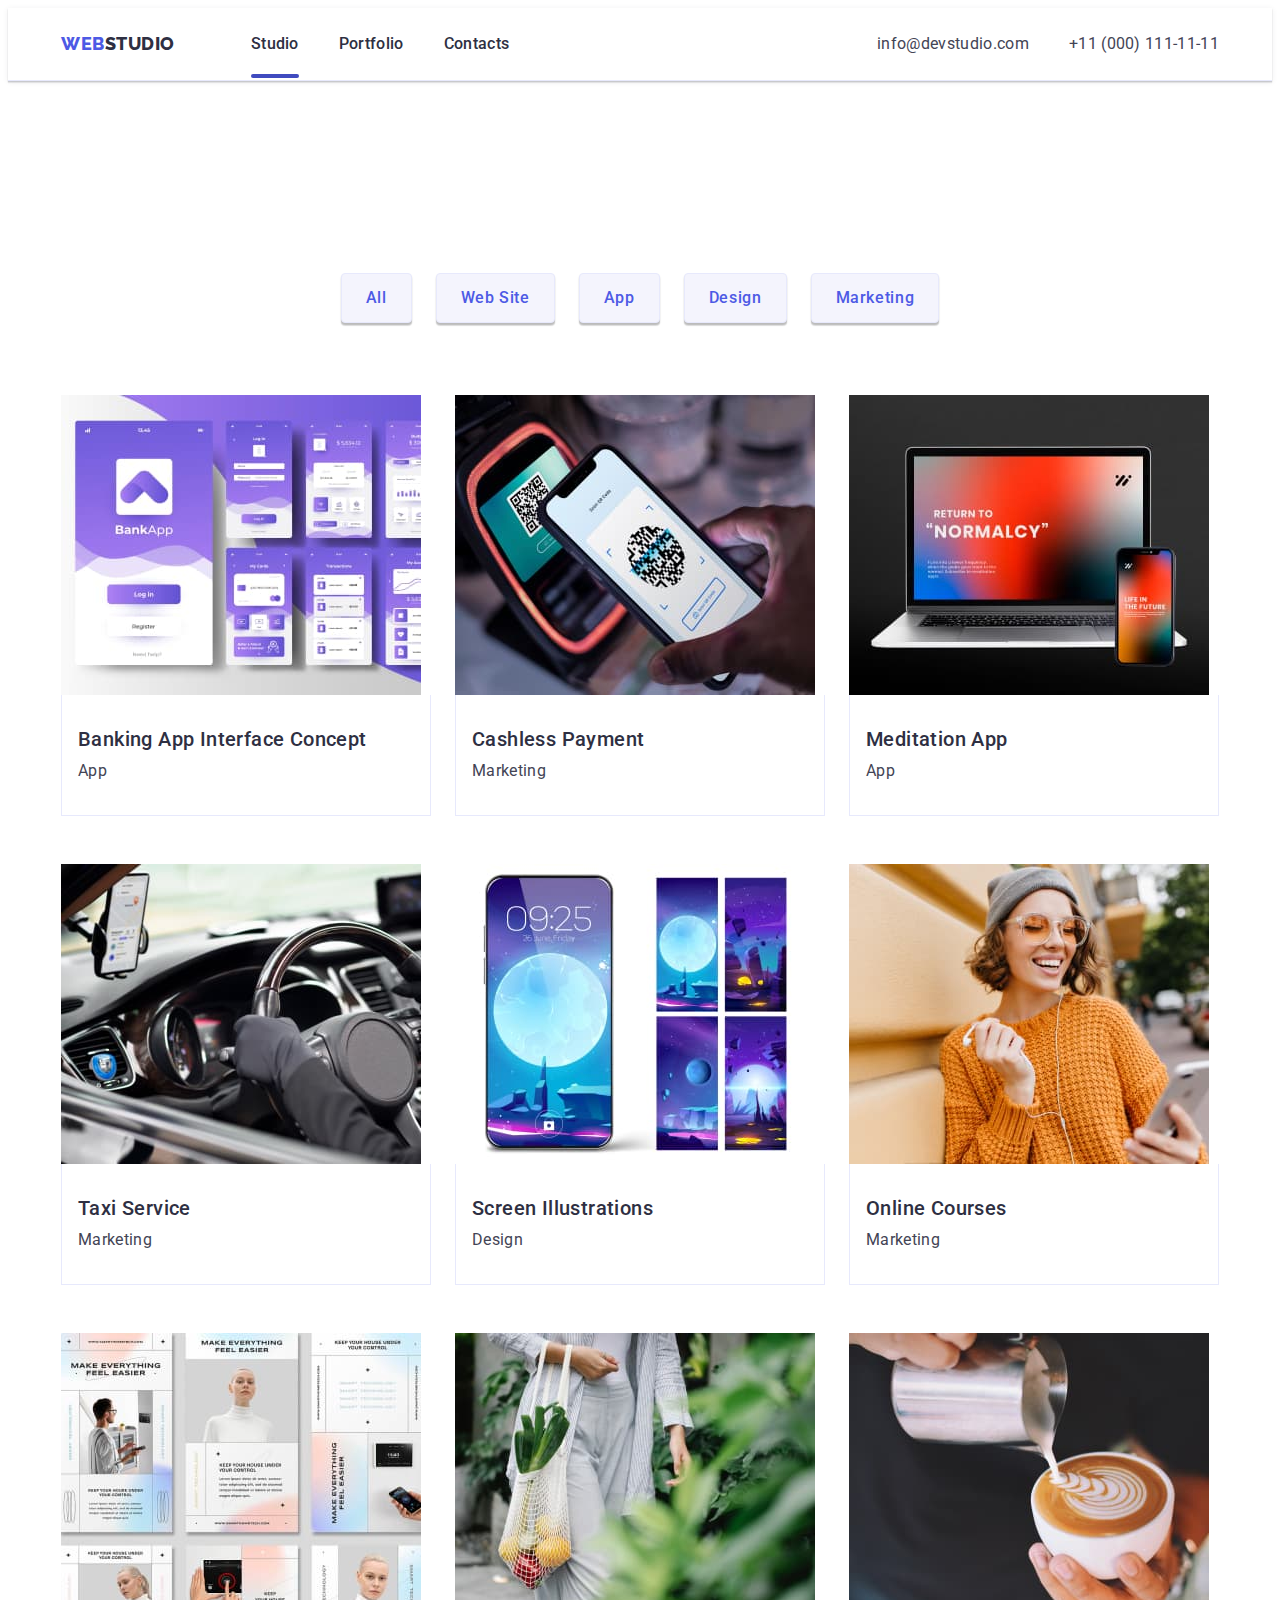
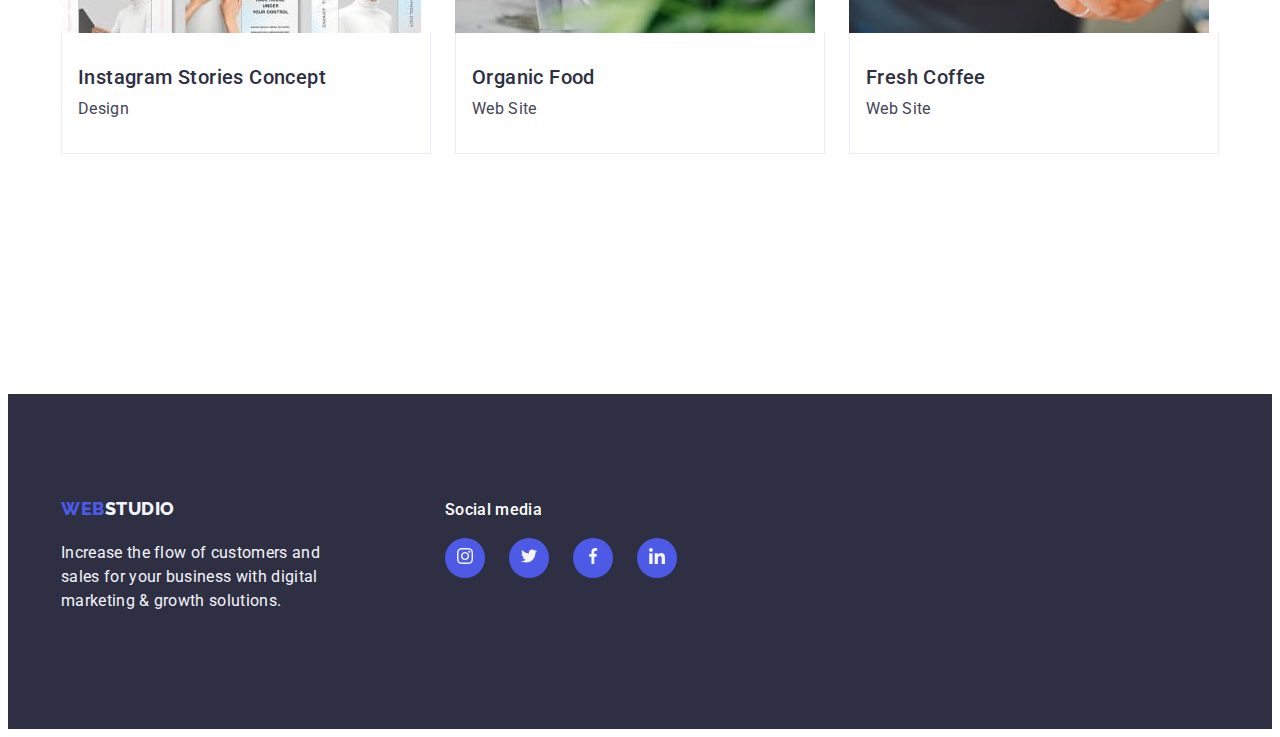
==== commit 9e21fa80: "correct error 1" ====
--- a/portfolio.html
+++ b/portfolio.html
@@ -30,11 +30,11 @@
           >
           <ul class="list nav-list">
             <li class="nav-list-item">
-              <a class="link list-position" href="./index.html">Studio</a>
-            </li>
-
-            <li class="nav-list-item ">
-              <a class="link list-position position-line" href="./portfolio.html"
+              <a class="link list-position position-line " href="./index.html">Studio</a>
+            </li>
+
+            <li class="nav-list-item">
+              <a class="link list-position" href="./portfolio.html"
                 >Portfolio</a
               >
             </li>
@@ -298,30 +298,40 @@
               </div>
         
         <div class="footer-box"> 
-          <h4 class="footer-name-icons">Social media</h4>
-            <div class="footer-icons">   
-                <a href="#" class="icon-link-footer">
-                <svg class="icon-team-svg" width="24" height="24">
-                  <use href="./images/icons.svg#icon-instagram"></use>
-                </svg>
-              </a>
-
-              <a href="#" class="icon-link-footer">
-                <svg class="icon-team-svg" width="24" height="24">
-                  <use href="./images/icons.svg#icon-twitter"></use>
-                </svg>
-              </a>
-              <a href="#" class="icon-link-footer">
-                <svg class="icon-team-svg" width="24" height="24">
-                  <use href="./images/icons.svg#icon-facebook"></use>
-                </svg>
-              </a>
-               <a href="#" class="icon-link-footer">
-                  <svg class="icon-team-svg" width="24" height="24">
-                    <use href="./images/icons.svg#icon-linkedin"></use>
-                  </svg>
-               </a>        
-            </div>
+          <p class="footer-name-icons">Social media</p>
+            <div class="icon-box">
+                  <ul class="icon-team icon-footer">
+                    <li class="icon-link-footer">
+                      <a href="#" class="link">
+                        <svg class="icon-team-svg" width="16" height="16">
+                          <use href="./images/icons.svg#icon-instagram"></use>
+                        </svg>
+                      </a>
+                    </li>
+                    <li class="icon-link-footer">
+                      <a href="#" class="link">
+                        <svg class="icon-team-svg" width="16" height="16">
+                          <use href="./images/icons.svg#icon-twitter"></use>
+                        </svg>
+                      </a>
+                    </li>
+                    <li class="icon-link-footer">
+                      <a href="#" class="link">
+                        <svg class="icon-team-svg" width="16" height="16">
+                          <use href="./images/icons.svg#icon-facebook"></use>
+                        </svg>
+                      </a>
+                    </li>
+                    <li class="icon-link-footer">
+                      <a href="#" class="link">
+                        <svg class="icon-team-svg" width="16" height="16">
+                          <use href="./images/icons.svg#icon-linkedin"></use>
+                        </svg>
+                      </a>
+                    </li>
+                  </ul>
+
+                </div>
       </div>
           
             
--- a/css/styles.css
+++ b/css/styles.css
@@ -63,6 +63,9 @@
 .header {
   background: var(--white);
   border-bottom: 1px solid var(--cornflower, #e7e9fc);
+  box-shadow: 0px 1px 6px 0px rgba(46, 47, 66, 0.08), 0px 1px 1px 0px rgba(46, 47, 66, 0.16), 0px 2px 1px 0px rgba(46, 47, 66, 0.08);
+
+
 }
 .header-container {
   display: flex;
@@ -104,7 +107,7 @@
   font-size: 16px;
   line-height: 1.5;
   letter-spacing: 0.02em;
-  color: var(--navyblue, #2e2f42);
+  color: var(--navyblue);
   transition: color 250ms cubic-bezier(0.4, 0, 0.2, 1);
 }
 
@@ -115,13 +118,13 @@
 .position-line::after {
   display: block;
   position: absolute;
-  bottom: -4px;
+  bottom: -1px;
   left: 0;
   content: "";
   width: 100%;
-  height: 5px;
+  height: 4px;
   background-color: var(--ocean);
-  border-radius: 5px;
+  border-radius: 2px;
   
 }
 
@@ -146,10 +149,11 @@
 
 /* Hero */
 .section-hero {
-  min-width: 1158px;
+  min-width: 1440px;
   background: var(--navyblue);
   padding-top: 188px;
   padding-bottom: 188px;
+  background-position: center;
   background-image: linear-gradient(rgba(46, 47, 66, 0.70),rgba(46, 47, 66, 0.70)), url(../images/people-office.jpg);
   background-repeat: no-repeat;
   background-size: cover;
@@ -186,9 +190,8 @@
   margin: 0 auto;
   display: block;
   padding: 16px 32px;
-  transition: color 250ms cubic-bezier(0.4, 0, 0.2, 1), background-color 250ms cubic-bezier(0.4, 0, 0.2, 1);
-}
-
+  transition: background-color 250ms cubic-bezier(0.4, 0, 0.2, 1); 
+}
 .hero-btn:hover,
 .hero-btn:focus {
   color: var(--white);
@@ -228,10 +231,10 @@
   justify-content: center;
   align-items: center;
   border-radius: 4px;
-background: var(--cloud, #F4F4FD);
-width: 264px;
-height: 112px;
-margin-bottom: 8px;
+  background: var(--cloud, #F4F4FD);
+  width: 264px;
+  height: 112px;
+  margin-bottom: 8px;
 
 }
 /*  Advantages */
@@ -260,7 +263,7 @@
 }
 /* Our Team */
 .section-team {
-  padding: 120px 0;
+  padding-bottom: 120px;
   background: var(--cloud);
 }
 
@@ -314,6 +317,7 @@
 
   display: flex;
   gap: 24px;
+  
   margin-left: 16px;
 }
 .icon-link{
@@ -324,8 +328,11 @@
   border-radius: 50%;
   width: 40px;
   height: 40px;
+
+  transition: background-color 250ms cubic-bezier(0.4, 0, 0.2, 1);
+}
+.icon-team-svg {
   fill: var(--cloud);
-  transition: background-color 250ms cubic-bezier(0.4, 0, 0.2, 1);
 }
 .icon-link:hover,
 .icon-link:focus {
@@ -336,17 +343,17 @@
 
 
 .section-customers {
+  padding-top: 120px;
   padding-bottom: 120px;
 }
 .name-customers {
-  padding-top: 120px;
   padding-bottom: 72px;
   color: var(--navyblue);
-text-align: center;
-font-size: 36px;
-line-height: 1.1;
-letter-spacing: 0.02em;
-text-transform: capitalize;
+  text-align: center;
+  font-size: 36px;
+  line-height: 1.1;
+  letter-spacing: 0.02em;
+  text-transform: capitalize;
 }
 .customers {
   display: flex;
@@ -427,6 +434,10 @@
 .project-list-item {
   width: calc((100% - 24px * 2) / 3);
   margin: 0 auto;
+  transition: box-shadow 250ms cubic-bezier(0.4, 0, 0.2, 1);}
+.project-list-item:focus {
+  transform: translateY(0%);
+
 }
 .project-text {
   border: 1px solid var(--cornflower, #e7e9fc);
@@ -455,11 +466,14 @@
 }
 /* overlay */
 .project-box {
+  display: block;
   position: relative;
   overflow: hidden;
 
 }
 .overlay {
+  line-height: 1.5;
+  letter-spacing: 0.02em;
   position: absolute;
   top: 0;
   left: 0;
@@ -467,8 +481,7 @@
   background-color: var(--iris);
   width: 100%;
   height: 100%;
-  padding-top: 40px;
-  padding-left: 32px;
+  padding: 40px 32px;
   transform: translateY(100%);
   transition: transform 250ms cubic-bezier(0.4, 0, 0.2, 1);
   margin: 0 auto;
@@ -479,10 +492,16 @@
   transform: translateY(0);
 }
 .overlay-text {
-line-height: 1.5; 
-letter-spacing: 0.02em;
-width: 296px;
-}
+  line-height: 1.5; 
+  letter-spacing: 0.02em;
+  width: 296px;
+}
+.project-box:hover,
+.project-box:focus {
+  box-shadow: 0px 2px 1px 0px rgba(46, 47, 66, 0.08), 0px 1px 1px 0px rgba(46, 47, 66, 0.16), 0px 1px 6px 0px rgba(46, 47, 66, 0.08);
+
+}
+
 
 
 
@@ -524,10 +543,15 @@
   flex-direction: column;
   padding: 0;
   column-gap: 8px;
+  margin-right: 120px;
 }
 .footer-container {
   display: flex;
-  
+  align-items: baseline;
+  
+}
+.icon-footer {
+  margin: 0 auto;
 }
 .icon-link-footer {
   display: flex;
@@ -545,14 +569,13 @@
 .icon-link-footer:focus {
   background-color: #31D0AA;
 }
-.footer-box {
-  margin-left: 120px;
-}
+
 .footer-name-icons {
   color: var(--white);
   font-weight: 500;
   line-height: 1.5;
   letter-spacing: 0.02em;
+  margin: 0 auto;
   margin-bottom: 16px;
 }
 .footer-icons {
@@ -561,7 +584,7 @@
   
 }
 /* modal */
-.backdrop.is-hidden {
+.is-hidden {
   visibility: hidden;
   opacity: 0;
   pointer-events: none;
@@ -573,8 +596,7 @@
   left: 0;
   width: 100%;
   height: 100%;
-  background-color: rgba(17,17,17, 0.5);
-  backdrop-filter: blur(1px);
+  transition: opacity 250ms cubic-bezier(0.4, 0, 0.2, 1), visibility 250ms cubic-bezier(0.4, 0, 0.2, 1);
 }
 .modal {
   position: absolute;
@@ -582,27 +604,43 @@
   left: 50%;
   transform: translateX(-50%) translateY(-50%);
   width: 408px;
-  height: 584px;
+  min-height: 584px;
   border-radius: 4px;
   background: var(--dairy, #FCFCFC);
   box-shadow: 0px 2px 1px 0px rgba(0, 0, 0, 0.20), 0px 1px 3px 0px rgba(0, 0, 0, 0.12), 0px 1px 1px 0px rgba(0, 0, 0, 0.14);
+  transition: transform 250ms cubic-bezier(0.4, 0, 0.2, 1);
 
 }
  .modal-btn {
+  display: flex;
+  justify-content: center;
+  align-items: center;
+  padding: 0;
   position: absolute;
   top: 24px;
   right: 24px;
   width: 24px;
   height: 24px;
   background-color: var(--cornflower);
-  border: rgba(0, 0, 0, 0.10) solid 2px;
-  border-radius: 50px;
+  border: 1px solid rgba(0, 0, 0, 0.1);
+  border-radius: 50%;
   cursor: pointer;
-
+  transition: background-color 250ms cubic-bezier(0.4, 0, 0.2, 1), border 250ms cubic-bezier(0.4, 0, 0.2, 1); 
+
+}
+.modal-btn:hover {
+  background-color: var(--ocean);
+  background-color: var(--ocean);
+  border: none;
 }
 .modal-btn-icon {
   display: flex;
   justify-content: center;
   align-items: center;
   fill: black;
-} +  transition: fill 250ms cubic-bezier(0.4, 0, 0.2, 1);
+} 
+.modal-btn-icon:hover,
+.modal-btn-icon:focus {
+  fill: #ffffff;
+}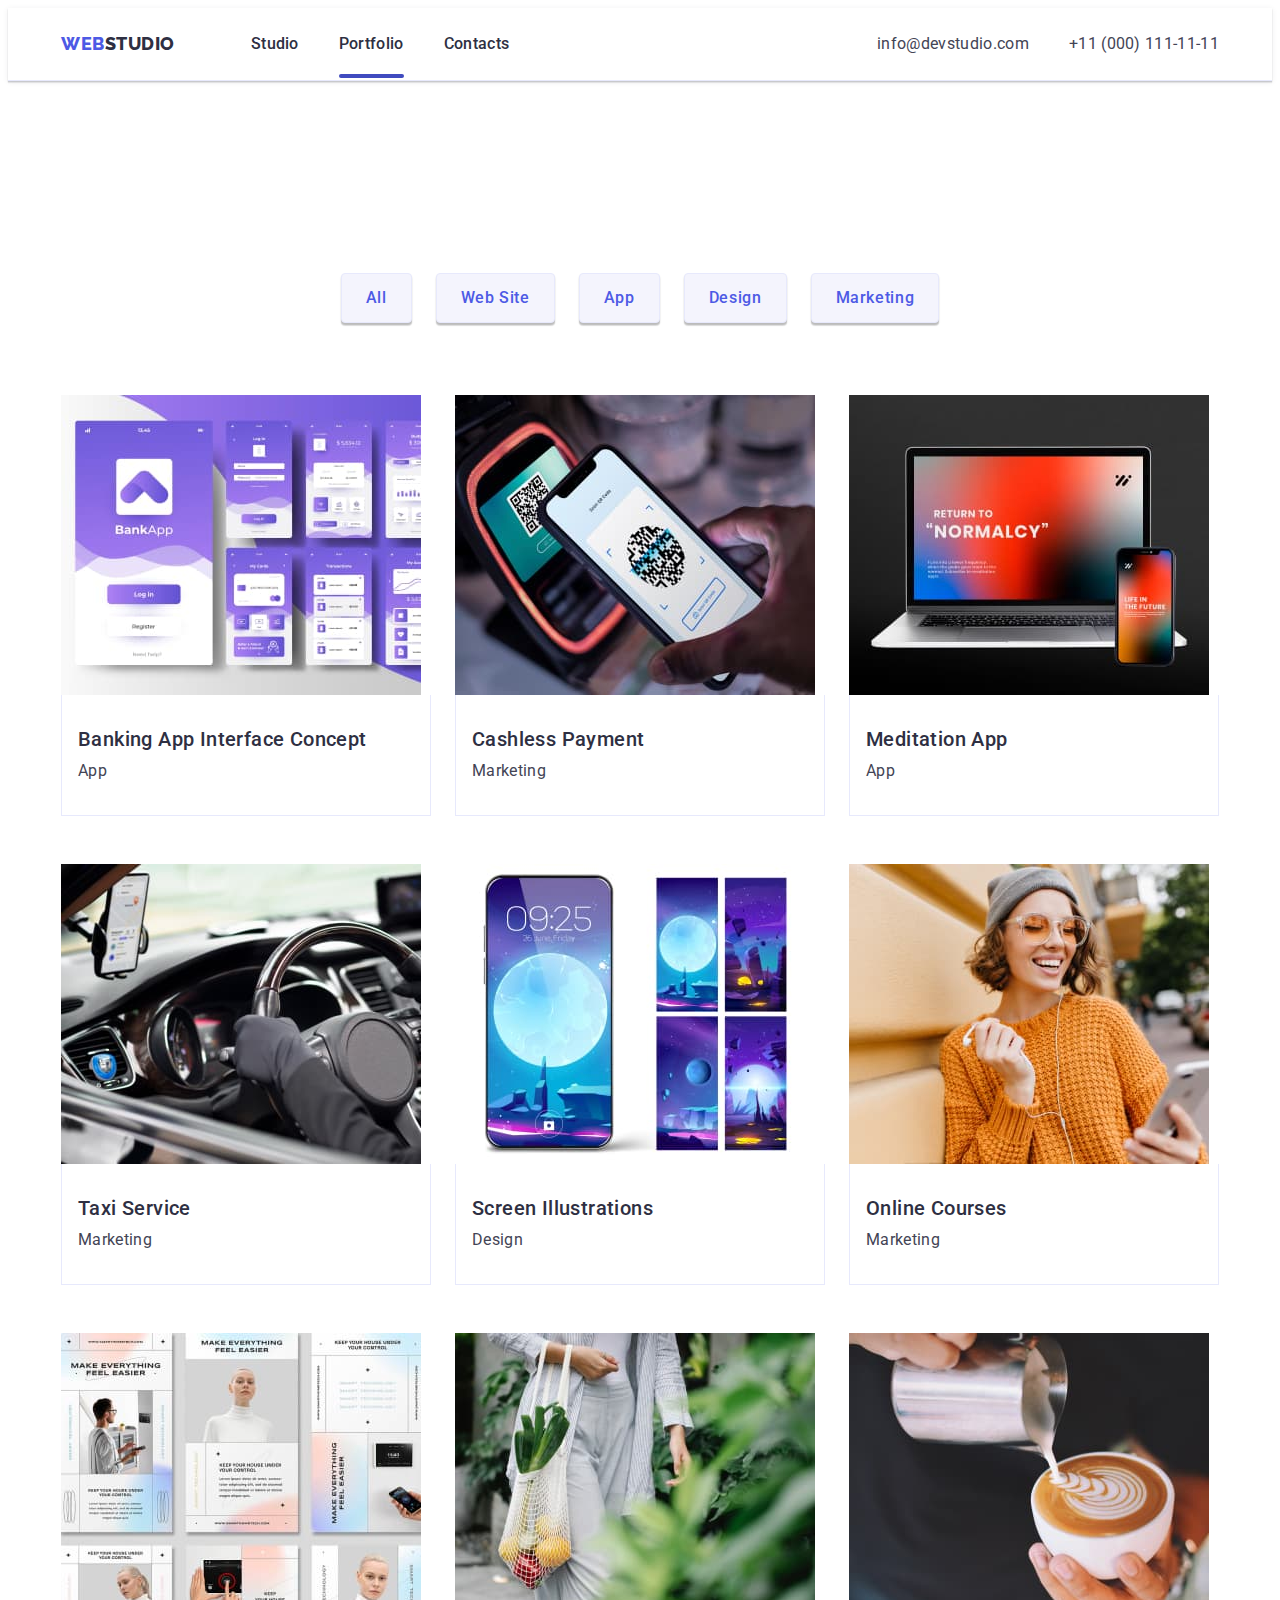
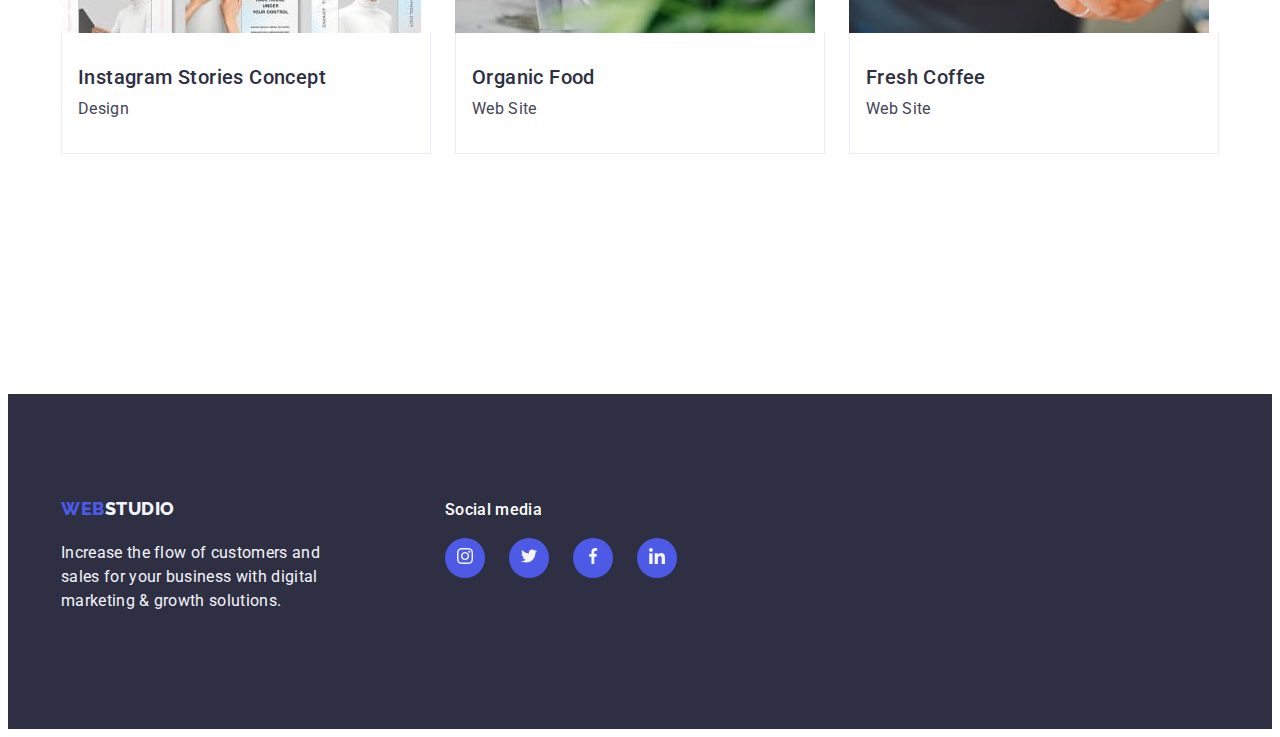
==== commit c9b07d9f: "correct error 2" ====
--- a/portfolio.html
+++ b/portfolio.html
@@ -30,11 +30,11 @@
           >
           <ul class="list nav-list">
             <li class="nav-list-item">
-              <a class="link list-position position-line " href="./index.html">Studio</a>
+              <a class="link list-position " href="./index.html">Studio</a>
             </li>
 
             <li class="nav-list-item">
-              <a class="link list-position" href="./portfolio.html"
+              <a class="link list-position position-line" href="./portfolio.html"
                 >Portfolio</a
               >
             </li>
@@ -285,58 +285,49 @@
     </main>
     <!-- footer -->
 
-    <footer class="footer"> 
+    <footer class="footer">
       <div class="container footer-container">
-              <div class="footer-logo-box"> 
-                  <a class="link logo" href="./index.html"
-                  >Web<span class="logo-footer-two">Studio</span></a
-                >
-                <p class="footer-dscr">
-                  Increase the flow of customers and sales for your business with
-                  digital marketing & growth solutions.
-                </p>       
-              </div>
-        
-        <div class="footer-box"> 
+        <div class="footer-logo-box">
+          <a class="link logo" href="./index.html">Web<span class="logo-footer-two">Studio</span></a>
+          <p class="footer-dscr">
+            Increase the flow of customers and sales for your business with
+            digital marketing & growth solutions.
+          </p>
+        </div>
+        <div class="icon-box">
           <p class="footer-name-icons">Social media</p>
-            <div class="icon-box">
-                  <ul class="icon-team icon-footer">
-                    <li class="icon-link-footer">
-                      <a href="#" class="link">
-                        <svg class="icon-team-svg" width="16" height="16">
-                          <use href="./images/icons.svg#icon-instagram"></use>
-                        </svg>
-                      </a>
-                    </li>
-                    <li class="icon-link-footer">
-                      <a href="#" class="link">
-                        <svg class="icon-team-svg" width="16" height="16">
-                          <use href="./images/icons.svg#icon-twitter"></use>
-                        </svg>
-                      </a>
-                    </li>
-                    <li class="icon-link-footer">
-                      <a href="#" class="link">
-                        <svg class="icon-team-svg" width="16" height="16">
-                          <use href="./images/icons.svg#icon-facebook"></use>
-                        </svg>
-                      </a>
-                    </li>
-                    <li class="icon-link-footer">
-                      <a href="#" class="link">
-                        <svg class="icon-team-svg" width="16" height="16">
-                          <use href="./images/icons.svg#icon-linkedin"></use>
-                        </svg>
-                      </a>
-                    </li>
-                  </ul>
-
-                </div>
+          <ul class="icon-team icon-footer">
+            <li class="icon-link-footer">
+              <a href="#" class="link">
+                <svg class="icon-team-svg" width="16" height="16">
+                  <use href="./images/icons.svg#icon-instagram"></use>
+                </svg>
+              </a>
+            </li>
+            <li class="icon-link-footer">
+              <a href="#" class="link">
+                <svg class="icon-team-svg" width="16" height="16">
+                  <use href="./images/icons.svg#icon-twitter"></use>
+                </svg>
+              </a>
+            </li>
+            <li class="icon-link-footer">
+              <a href="#" class="link">
+                <svg class="icon-team-svg" width="16" height="16">
+                  <use href="./images/icons.svg#icon-facebook"></use>
+                </svg>
+              </a>
+            </li>
+            <li class="icon-link-footer">
+              <a href="#" class="link">
+                <svg class="icon-team-svg" width="16" height="16">
+                  <use href="./images/icons.svg#icon-linkedin"></use>
+                </svg>
+              </a>
+            </li>
+          </ul>
+        </div>
       </div>
-          
-            
-
-          </div>
     </footer>
   </body>
 </html>
--- a/css/styles.css
+++ b/css/styles.css
@@ -112,7 +112,8 @@
 }
 
 .list-position:hover,
-.list-position:focus {
+.list-position:focus 
+{
   color: var(--ocean);
 }
 .position-line::after {
@@ -149,7 +150,7 @@
 
 /* Hero */
 .section-hero {
-  min-width: 1440px;
+  max-width: 1440px;
   background: var(--navyblue);
   padding-top: 188px;
   padding-bottom: 188px;
@@ -397,6 +398,12 @@
   margin: 0 auto;
   padding-top: 96px;
   padding-bottom: 120px;
+}
+.btn-list-item {
+transition:color 250ms cubic-bezier(0.4, 0, 0.2, 1),
+  background-color 250ms cubic-bezier(0.4, 0, 0.2, 1),
+  border-color 250ms cubic-bezier(0.4, 0, 0.2, 1),
+  box-shadow 250ms cubic-bezier(0.4, 0, 0.2, 1);
 }
 .button-name {
   color: var(--iris);
@@ -432,13 +439,17 @@
   
 }
 .project-list-item {
+  display: block;
   width: calc((100% - 24px * 2) / 3);
   margin: 0 auto;
-  transition: box-shadow 250ms cubic-bezier(0.4, 0, 0.2, 1);}
-.project-list-item:focus {
+  }
+.project-list-img {
+  transition: box-shadow 250ms cubic-bezier(0.4, 0, 0.2, 1);
+}
+.project-list-img:focus {
   transform: translateY(0%);
-
-}
+}
+
 .project-text {
   border: 1px solid var(--cornflower, #e7e9fc);
   border-top: none;
@@ -496,8 +507,8 @@
   letter-spacing: 0.02em;
   width: 296px;
 }
-.project-box:hover,
-.project-box:focus {
+.pproject-list-item:hover,
+.project-list-item:focus {
   box-shadow: 0px 2px 1px 0px rgba(46, 47, 66, 0.08), 0px 1px 1px 0px rgba(46, 47, 66, 0.16), 0px 1px 6px 0px rgba(46, 47, 66, 0.08);
 
 }
@@ -510,7 +521,8 @@
 
 .footer {
   background-color: var(--navyblue);
-  padding: 100px 0;}
+  padding: 100px 0;
+}
 
 .logo {
   color: var(--iris);
@@ -563,7 +575,6 @@
   height: 40px;
   fill: var(--cloud);
   transition: background-color 250ms cubic-bezier(0.4, 0, 0.2, 1);
-
 }
 .icon-link-footer:hover,
 .icon-link-footer:focus {
@@ -578,11 +589,7 @@
   margin: 0 auto;
   margin-bottom: 16px;
 }
-.footer-icons {
-  display: flex;
-  gap: 16px;
-  
-}
+
 /* modal */
 .is-hidden {
   visibility: hidden;
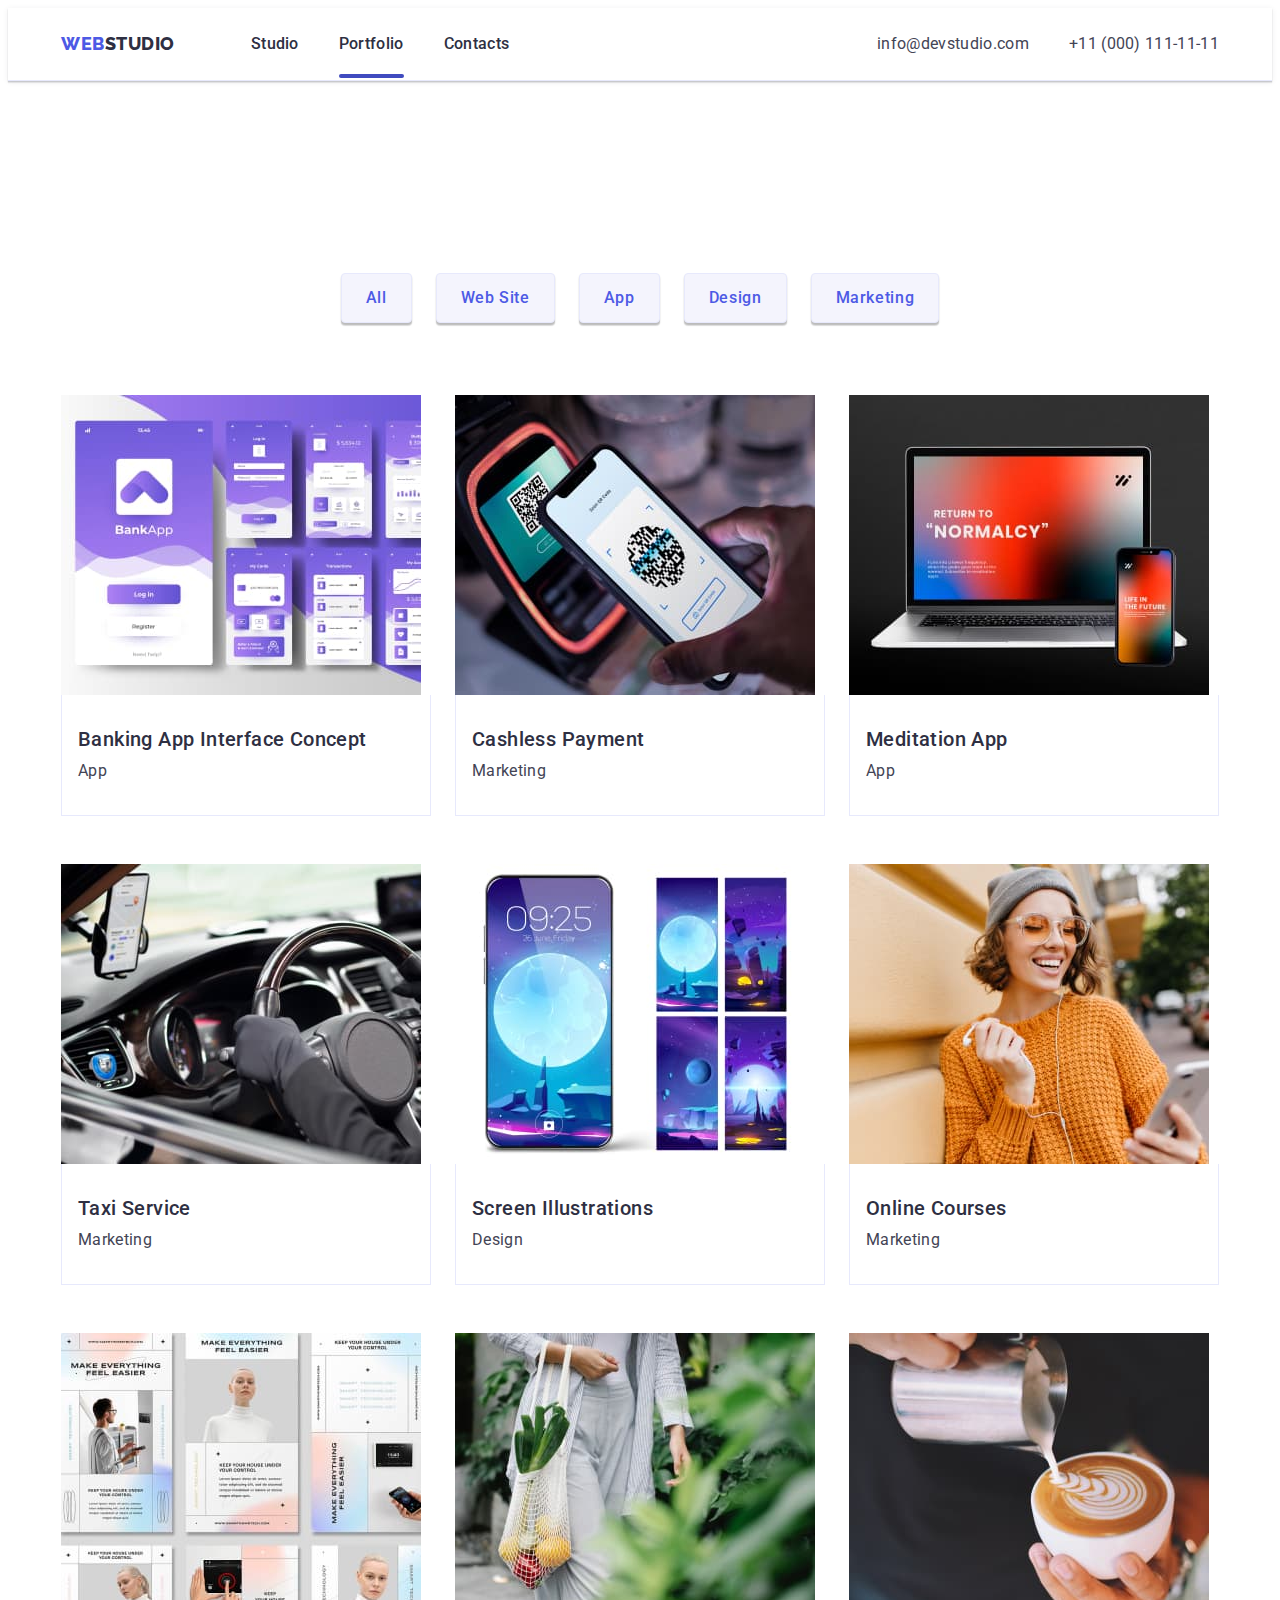
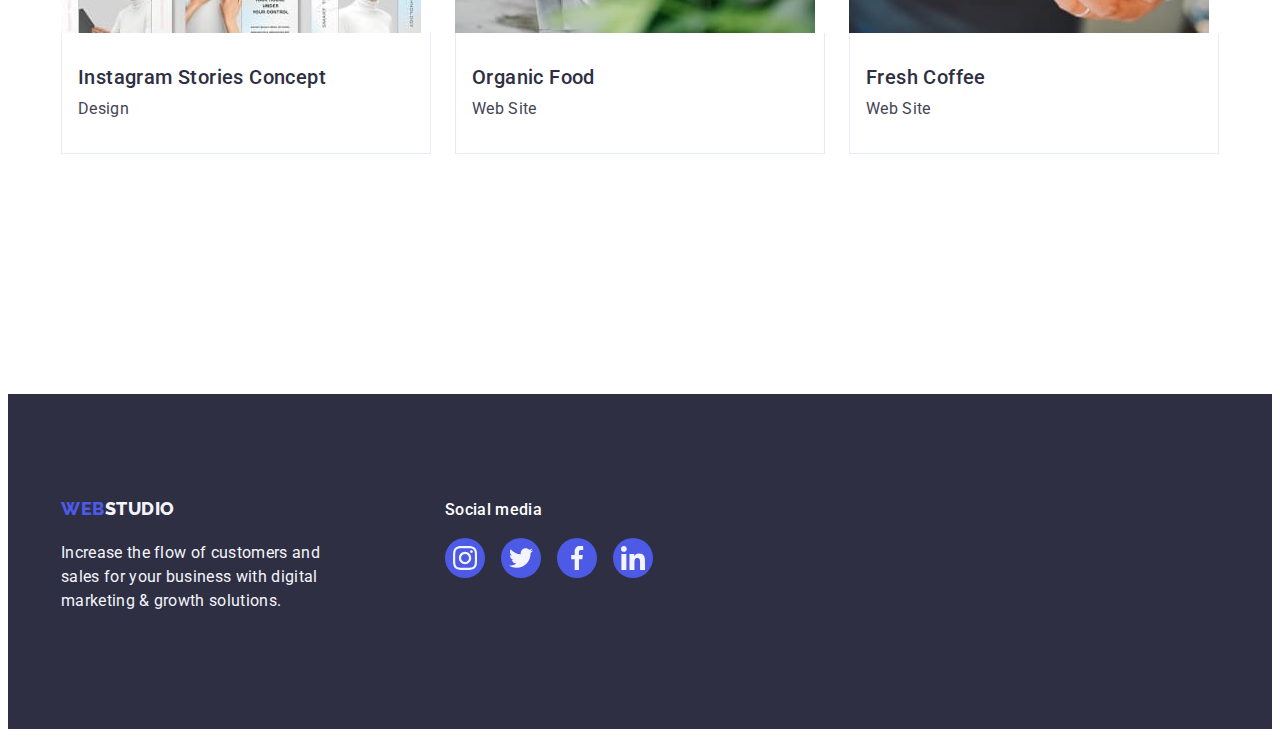
==== commit 1e1f53b3: "correct error 5" ====
--- a/portfolio.html
+++ b/portfolio.html
@@ -294,39 +294,46 @@
             digital marketing & growth solutions.
           </p>
         </div>
+    
+    
         <div class="icon-box">
           <p class="footer-name-icons">Social media</p>
-          <ul class="icon-team icon-footer">
+          <ul class="list icon-list-footer">
             <li class="icon-link-footer">
-              <a href="#" class="link">
-                <svg class="icon-team-svg" width="16" height="16">
+              <a href="#" class="link footer-list-link">
+                <svg class="icon-team-svg" width="24" height="24">
                   <use href="./images/icons.svg#icon-instagram"></use>
                 </svg>
               </a>
             </li>
             <li class="icon-link-footer">
-              <a href="#" class="link">
-                <svg class="icon-team-svg" width="16" height="16">
+              <a href="#" class="link footer-list-link">
+                <svg class="icon-team-svg" width="24" height="24">
                   <use href="./images/icons.svg#icon-twitter"></use>
                 </svg>
               </a>
             </li>
             <li class="icon-link-footer">
-              <a href="#" class="link">
-                <svg class="icon-team-svg" width="16" height="16">
+              <a href="#" class="link footer-list-link">
+                <svg class="icon-team-svg" width="24" height="24">
                   <use href="./images/icons.svg#icon-facebook"></use>
                 </svg>
               </a>
             </li>
             <li class="icon-link-footer">
-              <a href="#" class="link">
-                <svg class="icon-team-svg" width="16" height="16">
+              <a href="#" class="link footer-list-link">
+                <svg class="icon-team-svg" width="24" height="24">
                   <use href="./images/icons.svg#icon-linkedin"></use>
                 </svg>
               </a>
             </li>
           </ul>
+    
         </div>
+    
+    
+    
+    
       </div>
     </footer>
   </body>
--- a/css/styles.css
+++ b/css/styles.css
@@ -7,6 +7,7 @@
   --slate: #434455;
   --ocean: #404bbf;
   --grey: #2E2F42B2;
+  --lightslate: #8E8F99;
 }
 .visually-hidden {
   position: absolute;
@@ -315,30 +316,37 @@
 }
 
 .icon-team {
-
-  display: flex;
+  display: flex;
+  justify-content: center;
+  align-items: center;
   gap: 24px;
-  
-  margin-left: 16px;
-}
-.icon-link{
-  display: flex;
-  justify-content: center;
-  align-items: center;
+}
+
+.icon-link {
+  display: flex;
+  justify-content: center;
+  align-items: center;
+  width: 40px;
+  height: 40px;
+
+}
+.link-svg {
+  display: flex;
+  justify-content: center;
+  align-items: center;
+  padding: 0;
+  width: 100%;
+  height: 100%;
   background-color: var(--iris);
   border-radius: 50%;
-  width: 40px;
-  height: 40px;
-
+  fill: var(--cloud);
   transition: background-color 250ms cubic-bezier(0.4, 0, 0.2, 1);
 }
-.icon-team-svg {
-  fill: var(--cloud);
-}
-.icon-link:hover,
-.icon-link:focus {
+.link-svg:hover,
+.link-svg:focus {
   background-color: var(--ocean);
-}
+  }
+
 
 /* Customers */
 
@@ -348,31 +356,38 @@
   padding-bottom: 120px;
 }
 .name-customers {
-  padding-bottom: 72px;
+  margin-bottom: 72px;
   color: var(--navyblue);
   text-align: center;
   font-size: 36px;
-  line-height: 1.1;
+  line-height: 1.11;
   letter-spacing: 0.02em;
   text-transform: capitalize;
 }
-.customers {
-  display: flex;
-  justify-content: space-between;
-}
-.icon-customers {
-  display: flex;
-  justify-content: center;
-  align-items: center;
-  width: 168px;
-  height: 88px;
+
+.customers-list {
+  display: flex;
+  gap: 24px;
+}
+
+.customers-list-item {
+width: calc((100% - 120px) / 6);
+height: 88px;
+}
+
+.customers-list-link {
+  display: flex;
+  justify-content: center;
+  align-items: center;
+  width: 100%;
+  height: 100%;
+  border: 1px solid var(--lightslate);
   border-radius: 4px;
-  border: 1px solid var(--lightslate, #8E8F99);
-  fill: #8E8F99;
-  transition: fill 250ms cubic-bezier(0.4, 0, 0.2, 1), border-color 250ms cubic-bezier(0.4, 0, 0.2, 1);
-}
-.icon-customers:hover,
-.icon-customers:focus {
+  fill: var(--lightslate);
+
+}
+.customers-list-link:hover,
+.customers-list-link:focus {
   fill: var(--ocean);
   border-color: var(--ocean);
 }
@@ -442,12 +457,17 @@
   display: block;
   width: calc((100% - 24px * 2) / 3);
   margin: 0 auto;
+  transition: color 250ms cubic-bezier(0.4, 0, 0.2, 1),
+    background-color 250ms cubic-bezier(0.4, 0, 0.2, 1),
+    border-color 250ms cubic-bezier(0.4, 0, 0.2, 1),
+    box-shadow 250ms cubic-bezier(0.4, 0, 0.2, 1);
   }
 .project-list-img {
+  display: block;
   transition: box-shadow 250ms cubic-bezier(0.4, 0, 0.2, 1);
 }
 .project-list-img:focus {
-  transform: translateY(0%);
+  box-shadow: 0px 1px 6px rgba(46, 47, 66, 0.08), 0px 1px 1px rgba(46, 47, 66, 0.16), 0px 2px 1px rgba(46, 47, 66, 0.08);
 }
 
 .project-text {
@@ -500,7 +520,7 @@
 }
   
 .project-list-item:hover .overlay {
-  transform: translateY(0);
+  transform: translateY(0%);
 }
 .overlay-text {
   line-height: 1.5; 
@@ -562,22 +582,30 @@
   align-items: baseline;
   
 }
-.icon-footer {
-  margin: 0 auto;
-}
-.icon-link-footer {
-  display: flex;
-  justify-content: center;
-  align-items: center;
+.icon-list-footer {
+  display: flex;
+  gap: 16px;
+  margin: 0 auto;
+
+}
+.icon-link-footer{
+  width: 40px;
+  height: 40px;
+}
+.footer-list-link {
+  display: flex;
+  justify-content: center;
+  align-items: center;
+  padding: 0;
+  width: 100%;
+  height: 100%;
+  fill: var(--cloud);
   background-color: var(--iris);
   border-radius: 50%;
-  width: 40px;
-  height: 40px;
-  fill: var(--cloud);
   transition: background-color 250ms cubic-bezier(0.4, 0, 0.2, 1);
 }
-.icon-link-footer:hover,
-.icon-link-footer:focus {
+.footer-list-link:hover,
+.footer-list-link:focus {
   background-color: #31D0AA;
 }
 
@@ -603,6 +631,7 @@
   left: 0;
   width: 100%;
   height: 100%;
+  background-color: rgba(46, 47, 66, 0.4);
   transition: opacity 250ms cubic-bezier(0.4, 0, 0.2, 1), visibility 250ms cubic-bezier(0.4, 0, 0.2, 1);
 }
 .modal {
@@ -635,9 +664,9 @@
   transition: background-color 250ms cubic-bezier(0.4, 0, 0.2, 1), border 250ms cubic-bezier(0.4, 0, 0.2, 1); 
 
 }
-.modal-btn:hover {
-  background-color: var(--ocean);
-  background-color: var(--ocean);
+.modal-btn:hover
+.modal-btn:focus {
+  background-color: #404bbf;
   border: none;
 }
 .modal-btn-icon {
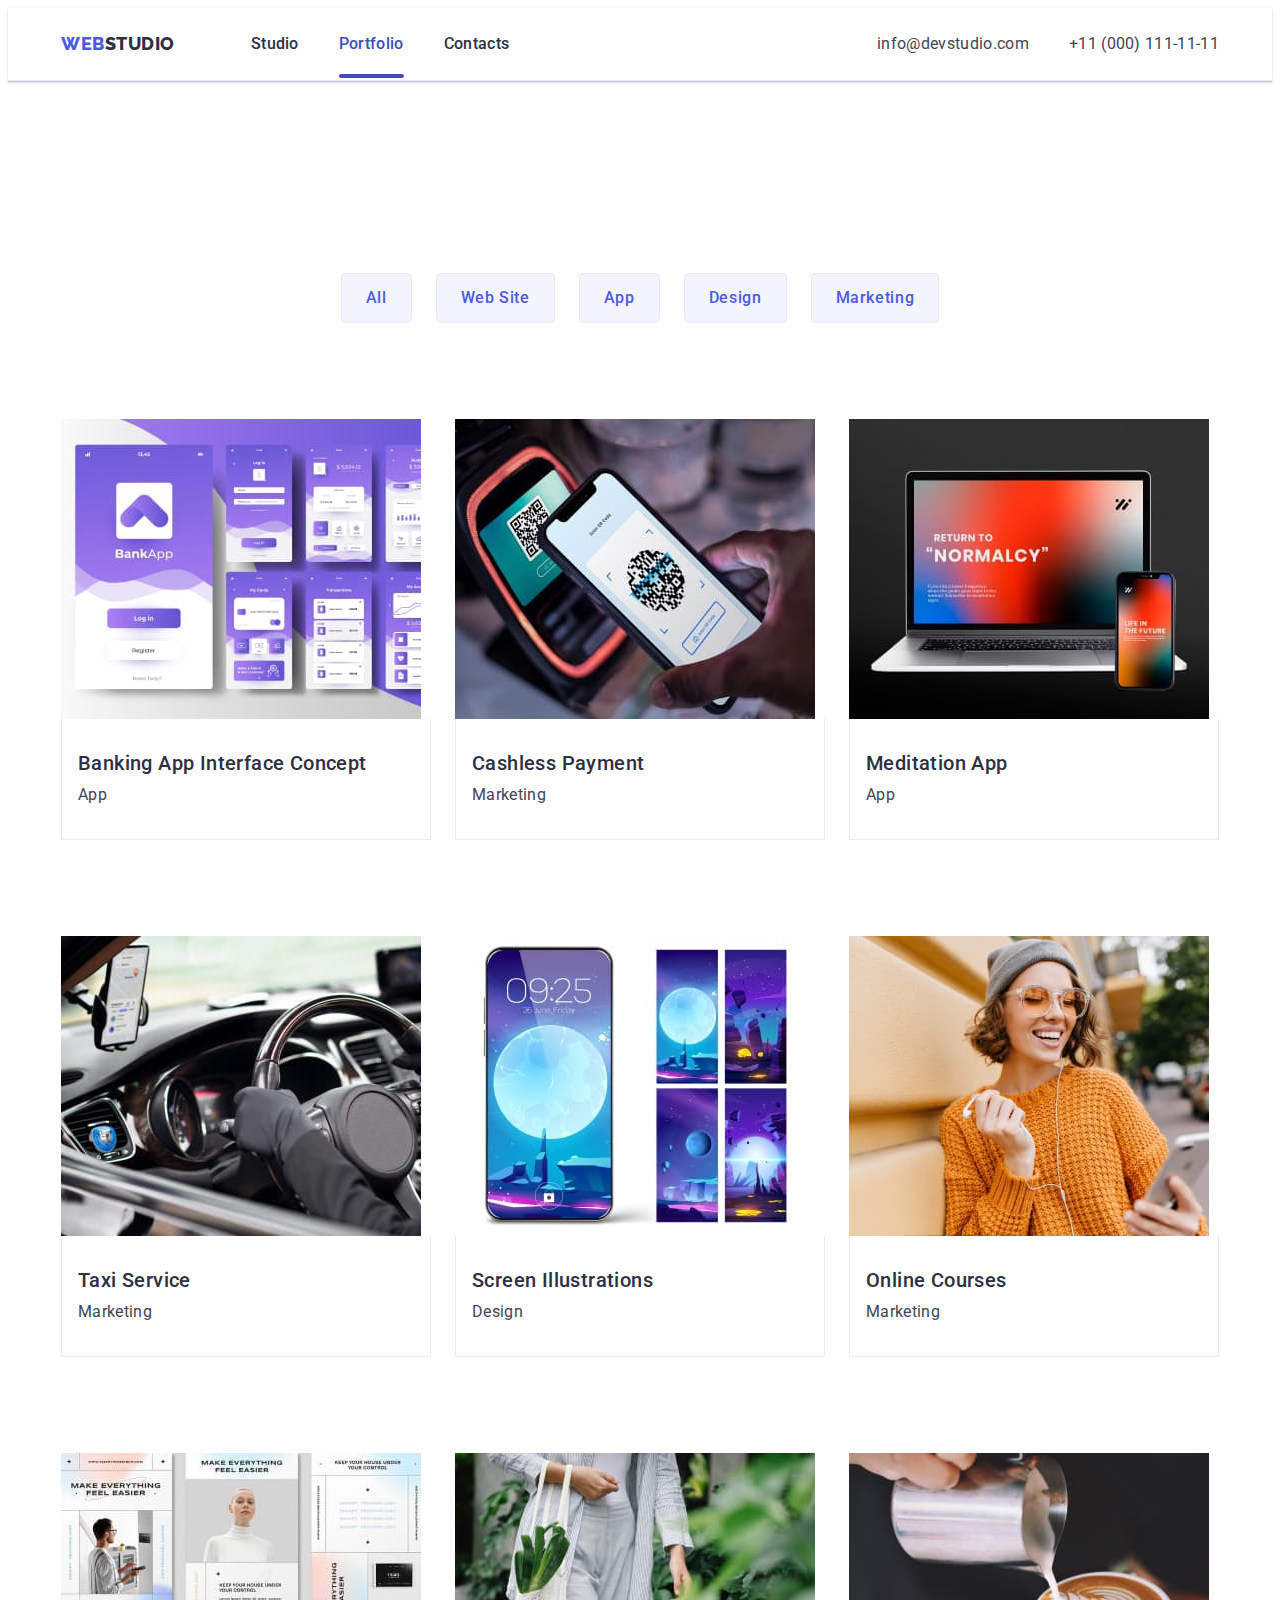
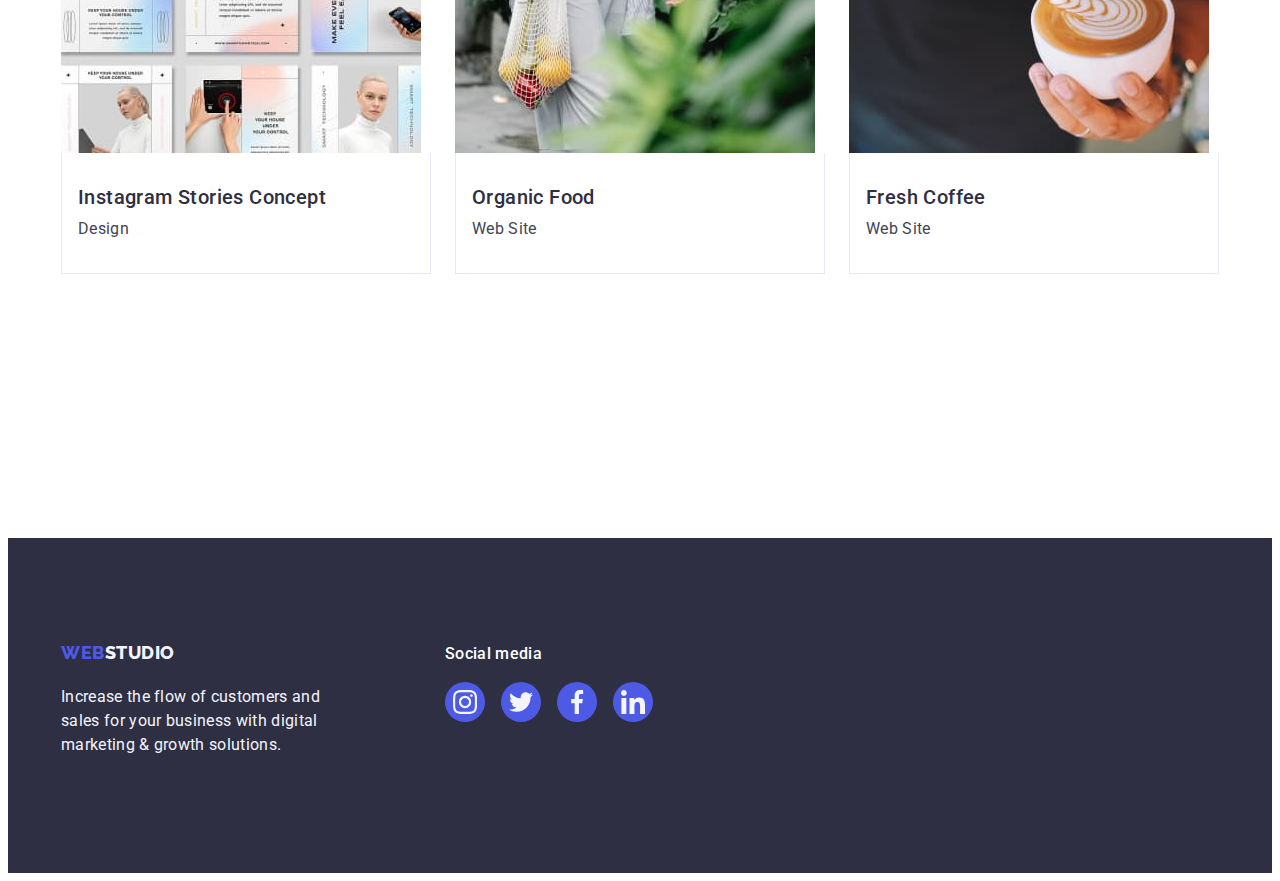
==== commit bc072a35: "correct errors 6" ====
--- a/portfolio.html
+++ b/portfolio.html
@@ -34,7 +34,7 @@
             </li>
 
             <li class="nav-list-item">
-              <a class="link list-position position-line" href="./portfolio.html"
+              <a class="link list-position position-line color-portfolio" href="./portfolio.html"
                 >Portfolio</a
               >
             </li>
--- a/css/styles.css
+++ b/css/styles.css
@@ -129,6 +129,12 @@
   border-radius: 2px;
   
 }
+.color-portfolio {
+  color: var(--ocean);
+}
+.color-studio{
+  color: var(--ocean);
+}
 
 /* address */
 .address-link {
@@ -383,13 +389,18 @@
   height: 100%;
   border: 1px solid var(--lightslate);
   border-radius: 4px;
-  fill: var(--lightslate);
+  color: var(--lightslate);
+  transition: border-color 250ms cubic-bezier(0.4, 0, 0.2, 1),
+    color 250ms cubic-bezier(0.4, 0, 0.2, 1);
 
 }
 .customers-list-link:hover,
 .customers-list-link:focus {
-  fill: var(--ocean);
+  color: var(--ocean);
   border-color: var(--ocean);
+}
+.icon-customers {
+  fill: currentColor;
 }
 
 
@@ -414,12 +425,7 @@
   padding-top: 96px;
   padding-bottom: 120px;
 }
-.btn-list-item {
-transition:color 250ms cubic-bezier(0.4, 0, 0.2, 1),
-  background-color 250ms cubic-bezier(0.4, 0, 0.2, 1),
-  border-color 250ms cubic-bezier(0.4, 0, 0.2, 1),
-  box-shadow 250ms cubic-bezier(0.4, 0, 0.2, 1);
-}
+
 .button-name {
   color: var(--iris);
   text-align: center;
@@ -435,38 +441,42 @@
   border-radius: 4px;
   border: 1px solid #e7e9fc;
   background: var(--cloud, #f4f4fd);
-  box-shadow: 0px 2px 2px 0px rgba(0, 0, 0, 0.12),
-    0px 2px 1px 0px rgba(0, 0, 0, 0.08), 0px 3px 1px 0px rgba(0, 0, 0, 0.1);
-    transition: color 250ms cubic-bezier(0.4, 0, 0.2, 1), background-color 250ms cubic-bezier(0.4, 0, 0.2, 1) ;
-}
-.button-name:hover,
-.button-name:focus {
-  color: var(--white);
-  background-color: var(--ocean);
-}
-/* project  */
-
-.list-project {
-  display: flex;
-  flex-wrap: wrap;
-  gap: 48px 24px;
-  padding-bottom: 120px;
-  
-}
-.project-list-item {
-  display: block;
-  width: calc((100% - 24px * 2) / 3);
-  margin: 0 auto;
   transition: color 250ms cubic-bezier(0.4, 0, 0.2, 1),
     background-color 250ms cubic-bezier(0.4, 0, 0.2, 1),
     border-color 250ms cubic-bezier(0.4, 0, 0.2, 1),
     box-shadow 250ms cubic-bezier(0.4, 0, 0.2, 1);
   }
-.project-list-img {
+.button-name:hover,
+.button-name:focus {
+  color: var(--white);
+  background-color: var(--ocean);
+}
+/* project  */
+
+.list-project {
+  display: flex;
+  flex-wrap: wrap;
+  gap: 48px 24px;
+  padding-bottom: 120px;
+  
+}
+.project-list-item {
+  width: calc((100% - 24px * 2) / 3);
+  margin: 0 auto;
+  transition: box-shadow 250ms cubic-bezier(0.4, 0, 0.2, 1);
+  
+  }
+/* .project-list-img {
   display: block;
   transition: box-shadow 250ms cubic-bezier(0.4, 0, 0.2, 1);
-}
-.project-list-img:focus {
+} */
+.ptoject-list-img {
+  display: block;
+  transition: box-shadow 250ms cubic-bezier(0.4, 0, 0.2, 1);
+  
+}
+.ptoject-list-img:hover,
+.ptoject-list-img:focus {
   box-shadow: 0px 1px 6px rgba(46, 47, 66, 0.08), 0px 1px 1px rgba(46, 47, 66, 0.16), 0px 2px 1px rgba(46, 47, 66, 0.08);
 }
 
@@ -500,6 +510,7 @@
   display: block;
   position: relative;
   overflow: hidden;
+  
 
 }
 .overlay {
@@ -519,7 +530,8 @@
   
 }
   
-.project-list-item:hover .overlay {
+.project-list-item:hover .overlay
+.project-list-item:focus .overlay {
   transform: translateY(0%);
 }
 .overlay-text {
@@ -662,13 +674,14 @@
   border-radius: 50%;
   cursor: pointer;
   transition: background-color 250ms cubic-bezier(0.4, 0, 0.2, 1), border 250ms cubic-bezier(0.4, 0, 0.2, 1); 
-
-}
-.modal-btn:hover
+}
+.modal-btn:hover,
 .modal-btn:focus {
-  background-color: #404bbf;
+  background-color: var(--ocean);
   border: none;
-}
+  fill: #ffffff;
+}
+
 .modal-btn-icon {
   display: flex;
   justify-content: center;
@@ -676,7 +689,8 @@
   fill: black;
   transition: fill 250ms cubic-bezier(0.4, 0, 0.2, 1);
 } 
-.modal-btn-icon:hover,
-.modal-btn-icon:focus {
+.modal-btn:hover .modal-btn-icon,
+.modal-btn:focus .modal-btn-icon
+ {
   fill: #ffffff;
 }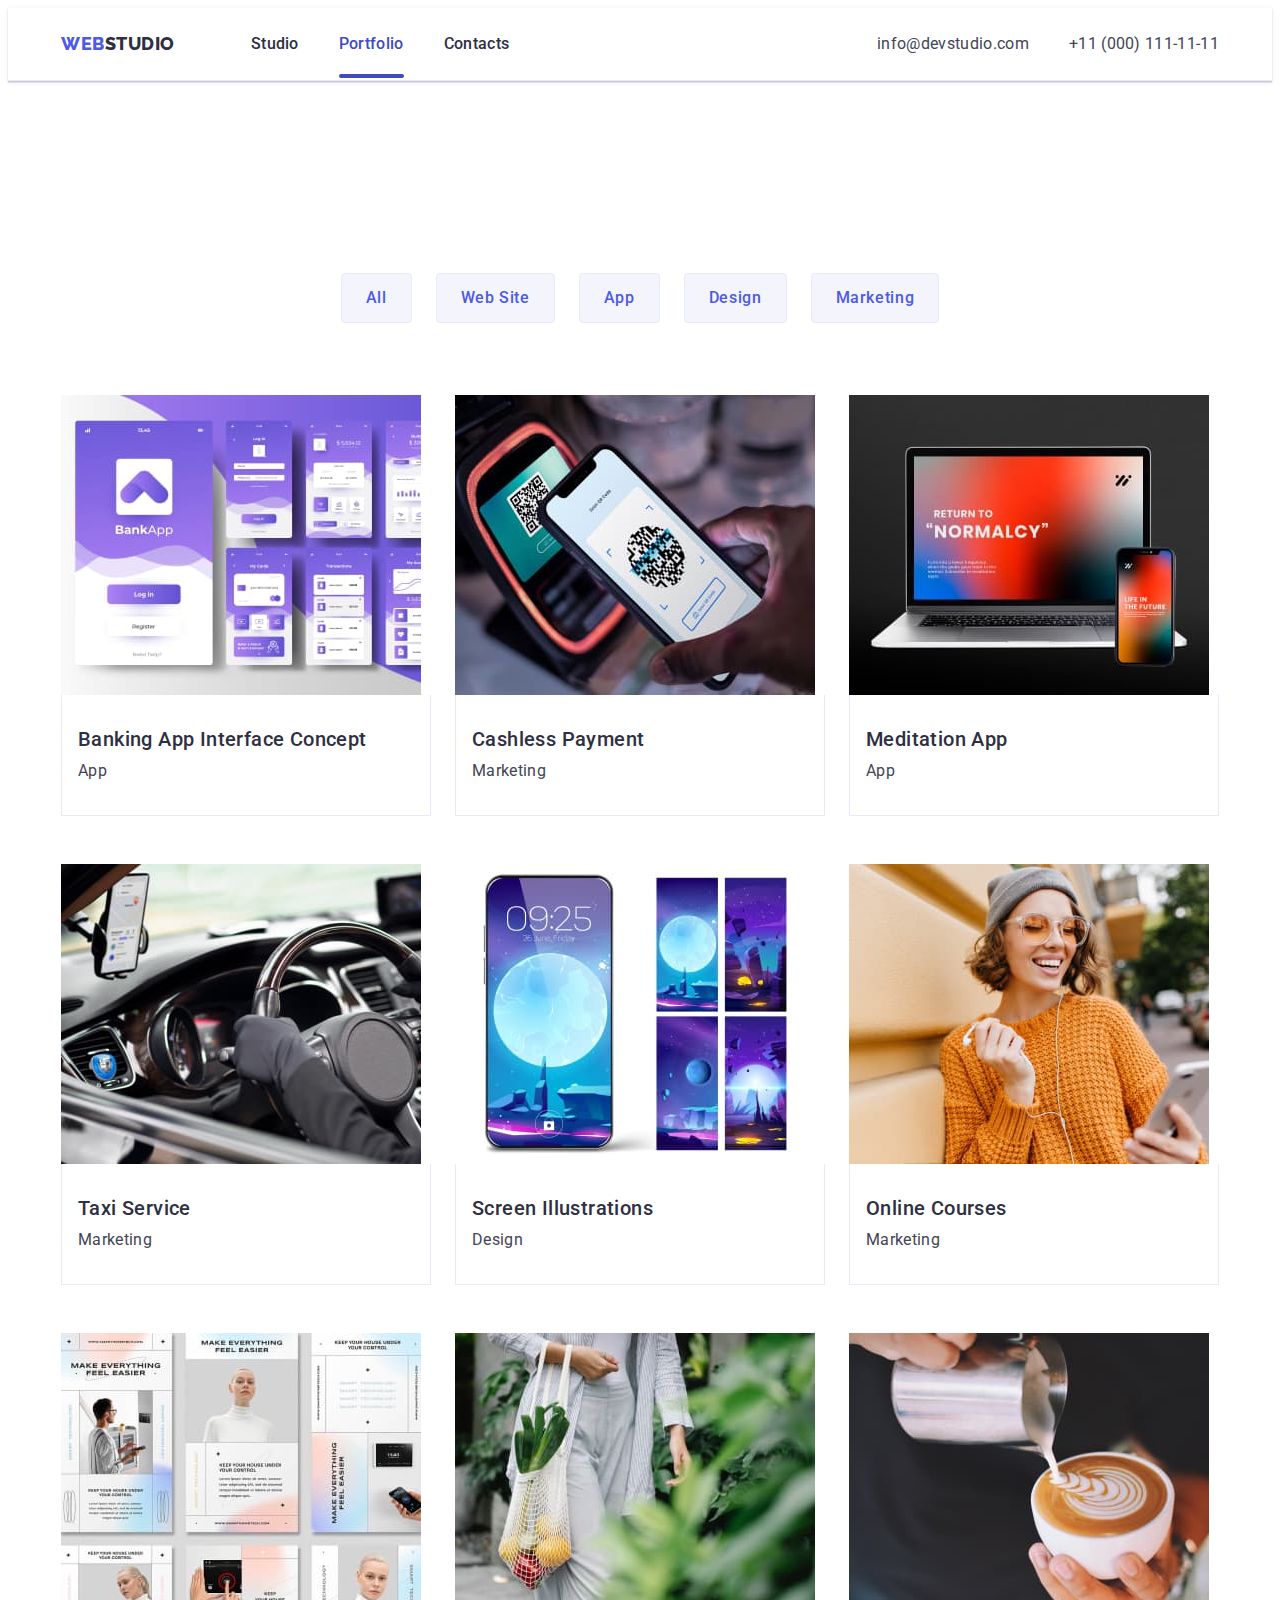
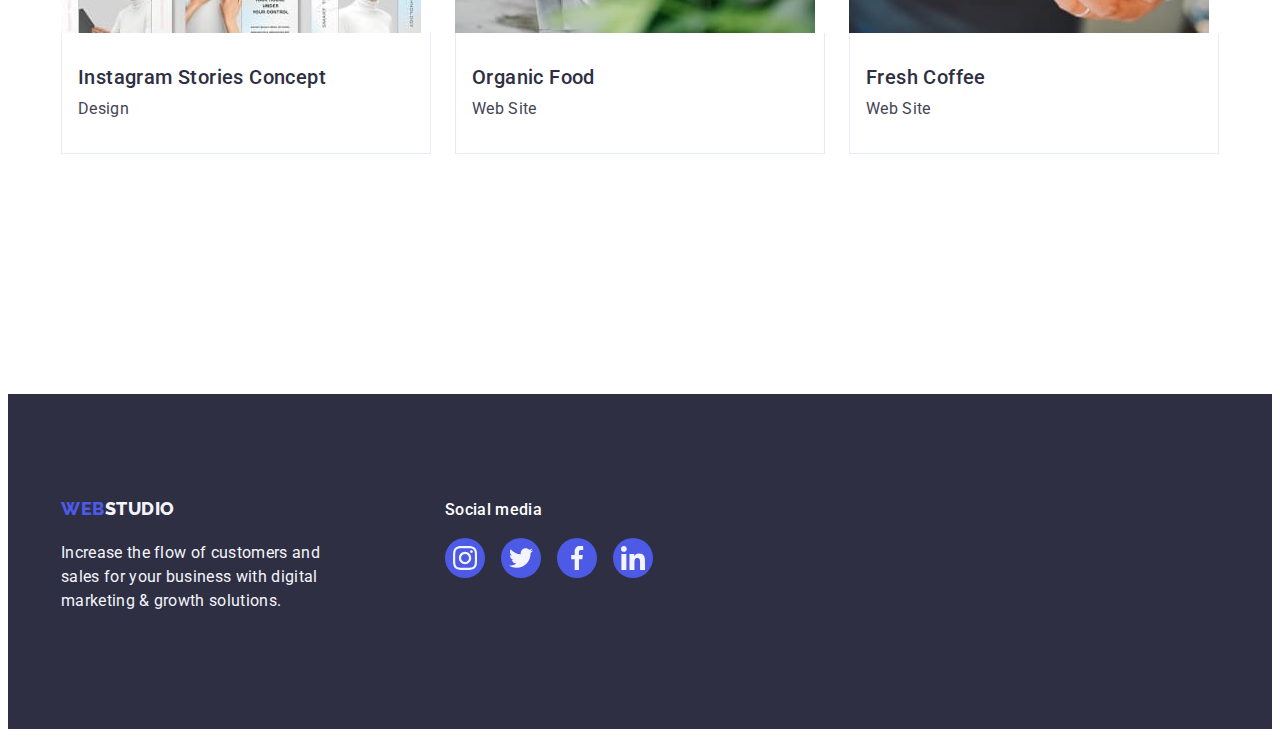
==== commit c9d1a516: "error ptoject-project" ====
--- a/portfolio.html
+++ b/portfolio.html
@@ -89,7 +89,7 @@
           <!-- project -->
           <ul class="list list-project">
             <li class="project-list-item">
-              <a class="ptoject-list-img link" href="#">
+              <a class="project-list-img link" href="#">
                 <div class="project-box">
                   <img
                     src="./images/row1/img.jpg"
@@ -111,7 +111,7 @@
               </a>
             </li>
             <li class="project-list-item">
-              <a class="ptoject-list-img link" href="#">
+              <a class="project-list-img link" href="#">
                 <div class="project-box">
                   <img
                     src="./images/row1/img1.jpg"
@@ -132,7 +132,7 @@
               </a>
             </li>
             <li class="project-list-item">
-              <a class="ptoject-list-img link" href="#">
+              <a class="project-list-img link" href="#">
                 <div class="project-box">
                   <img
                     src="./images/row1/img2.jpg"
@@ -153,7 +153,7 @@
               </a>
             </li>
             <li class="project-list-item">
-              <a class="ptoject-list-img link" href="#">
+              <a class="project-list-img link" href="#">
                 <div class="project-box">
                   <img
                     src="./images/row2/img.jpg"
@@ -174,7 +174,7 @@
               </a>
             </li>
             <li class="project-list-item">
-              <a class="ptoject-list-img link" href="#">
+              <a class="project-list-img link" href="#">
                 <div class="project-box">
                   <img
                     src="./images/row2/img1.jpg"
@@ -195,7 +195,7 @@
               </a>
             </li>
             <li class="project-list-item">
-              <a class="ptoject-list-img link" href="#">
+              <a class="project-list-img link" href="#">
                 <div class="project-box">
                   <img
                     src="./images/row2/img2.jpg"
@@ -216,7 +216,7 @@
               </a>
             </li>
             <li class="project-list-item">
-              <a class="ptoject-list-img link" href="#">
+              <a class="project-list-img link" href="#">
                 <div class="project-box">
                   <img
                     src="./images/row3/img.jpg"
@@ -237,7 +237,7 @@
               </a>
             </li>
             <li class="project-list-item">
-              <a class="ptoject-list-img link" href="#">
+              <a class="project-list-img link" href="#">
                 <div class="project-box">
                   <img
                     src="./images/row3/img1.jpg"
@@ -259,7 +259,7 @@
               </a>
             </li>
             <li class="project-list-item">
-              <a class="ptoject-list-img link" href="#">
+              <a class="project-list-img link" href="#">
                 <div class="project-box">
                   <img
                     src="./images/row3/img2.jpg"
--- a/css/styles.css
+++ b/css/styles.css
@@ -448,6 +448,7 @@
   }
 .button-name:hover,
 .button-name:focus {
+  box-shadow:0px 3px 1px rgba(0, 0, 0, 0.1), 0px 2px 1px rgba(0, 0, 0, 0.08), 0px 2px 2px rgba(0, 0, 0, 0.12);
   color: var(--white);
   background-color: var(--ocean);
 }
@@ -463,23 +464,18 @@
 .project-list-item {
   width: calc((100% - 24px * 2) / 3);
   margin: 0 auto;
+  }
+
+.project-list-img {
+  display: block;
+  padding: 0;
   transition: box-shadow 250ms cubic-bezier(0.4, 0, 0.2, 1);
   
-  }
-/* .project-list-img {
-  display: block;
-  transition: box-shadow 250ms cubic-bezier(0.4, 0, 0.2, 1);
-} */
-.ptoject-list-img {
-  display: block;
-  transition: box-shadow 250ms cubic-bezier(0.4, 0, 0.2, 1);
-  
-}
-.ptoject-list-img:hover,
-.ptoject-list-img:focus {
+}
+.project-list-img:hover,
+.project-list-img:focus {
   box-shadow: 0px 1px 6px rgba(46, 47, 66, 0.08), 0px 1px 1px rgba(46, 47, 66, 0.16), 0px 2px 1px rgba(46, 47, 66, 0.08);
 }
-
 .project-text {
   border: 1px solid var(--cornflower, #e7e9fc);
   border-top: none;
@@ -530,20 +526,17 @@
   
 }
   
-.project-list-item:hover .overlay
-.project-list-item:focus .overlay {
-  transform: translateY(0%);
+.project-list-img:hover .overlay,
+.project-list-img:focus .overlay
+{
+    transform: translateY(0%);
 }
 .overlay-text {
   line-height: 1.5; 
   letter-spacing: 0.02em;
   width: 296px;
 }
-.pproject-list-item:hover,
-.project-list-item:focus {
-  box-shadow: 0px 2px 1px 0px rgba(46, 47, 66, 0.08), 0px 1px 1px 0px rgba(46, 47, 66, 0.16), 0px 1px 6px 0px rgba(46, 47, 66, 0.08);
-
-}
+
 
 
 
